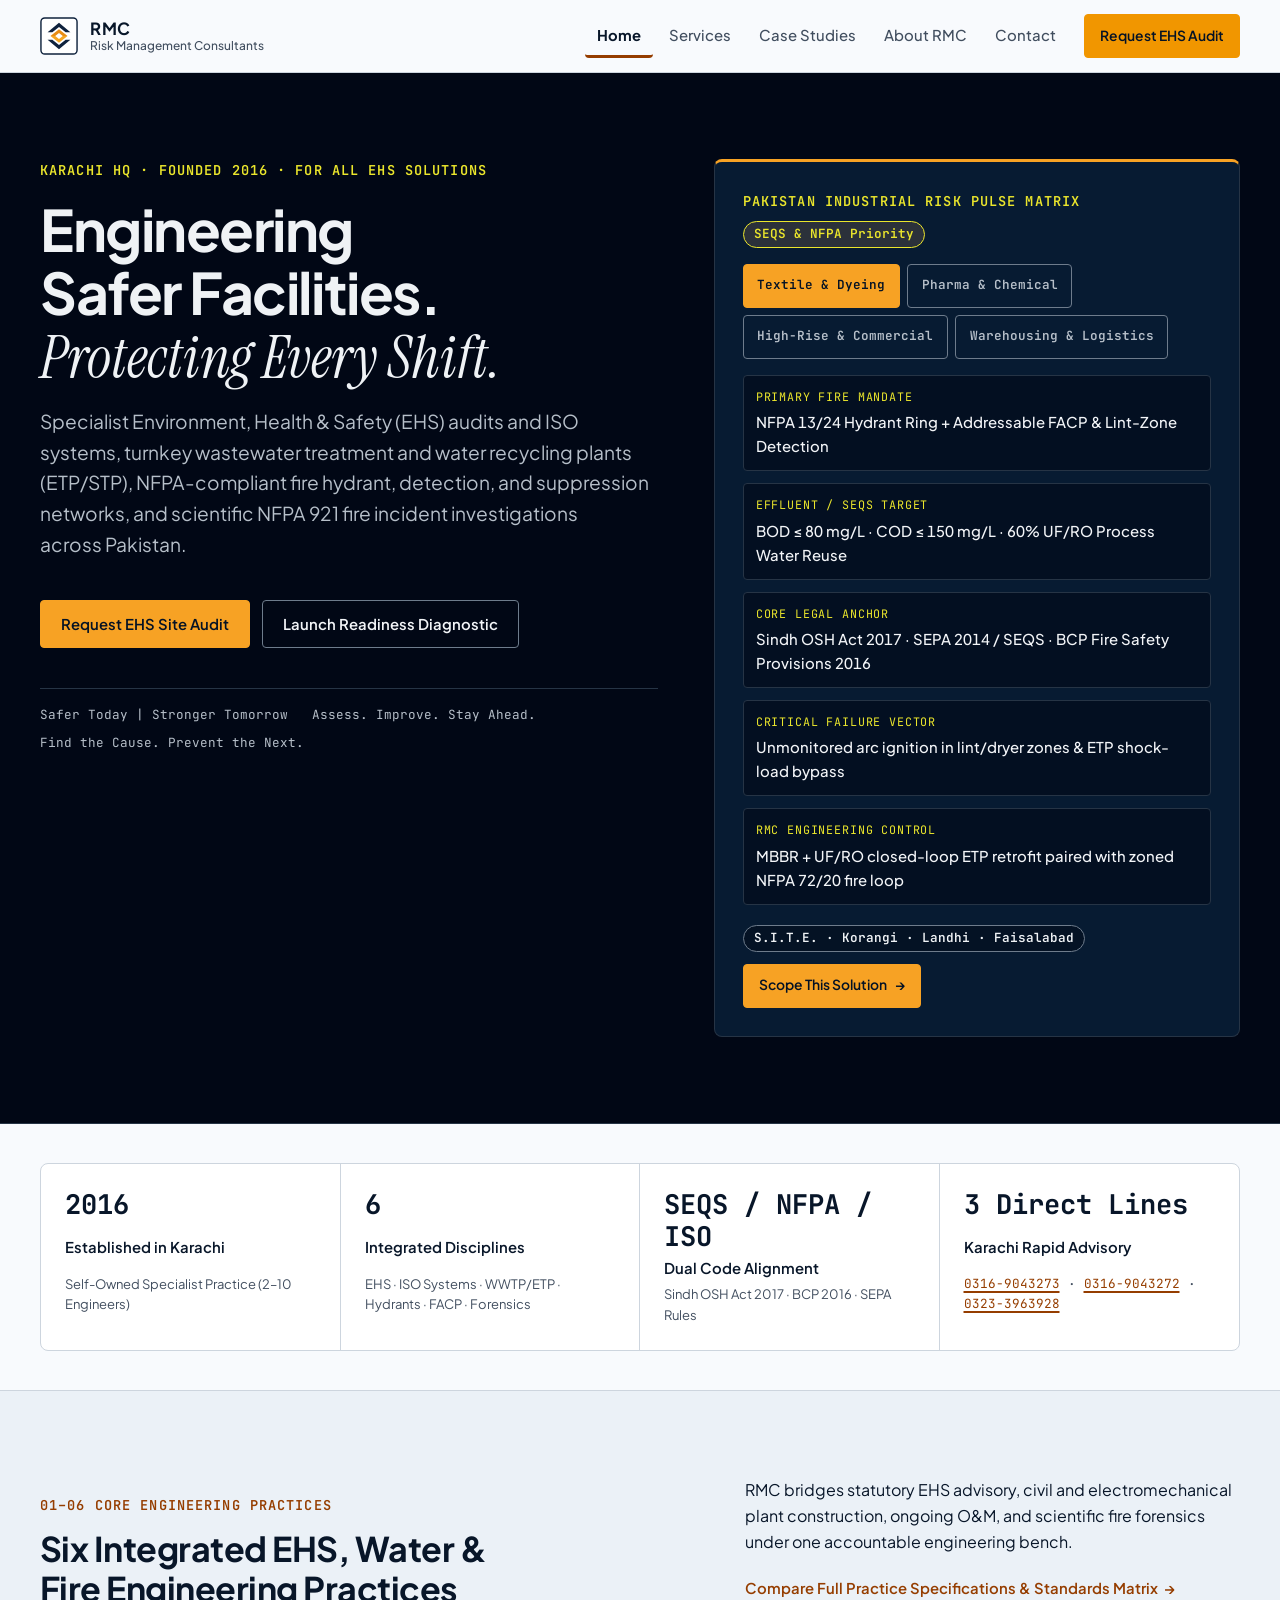
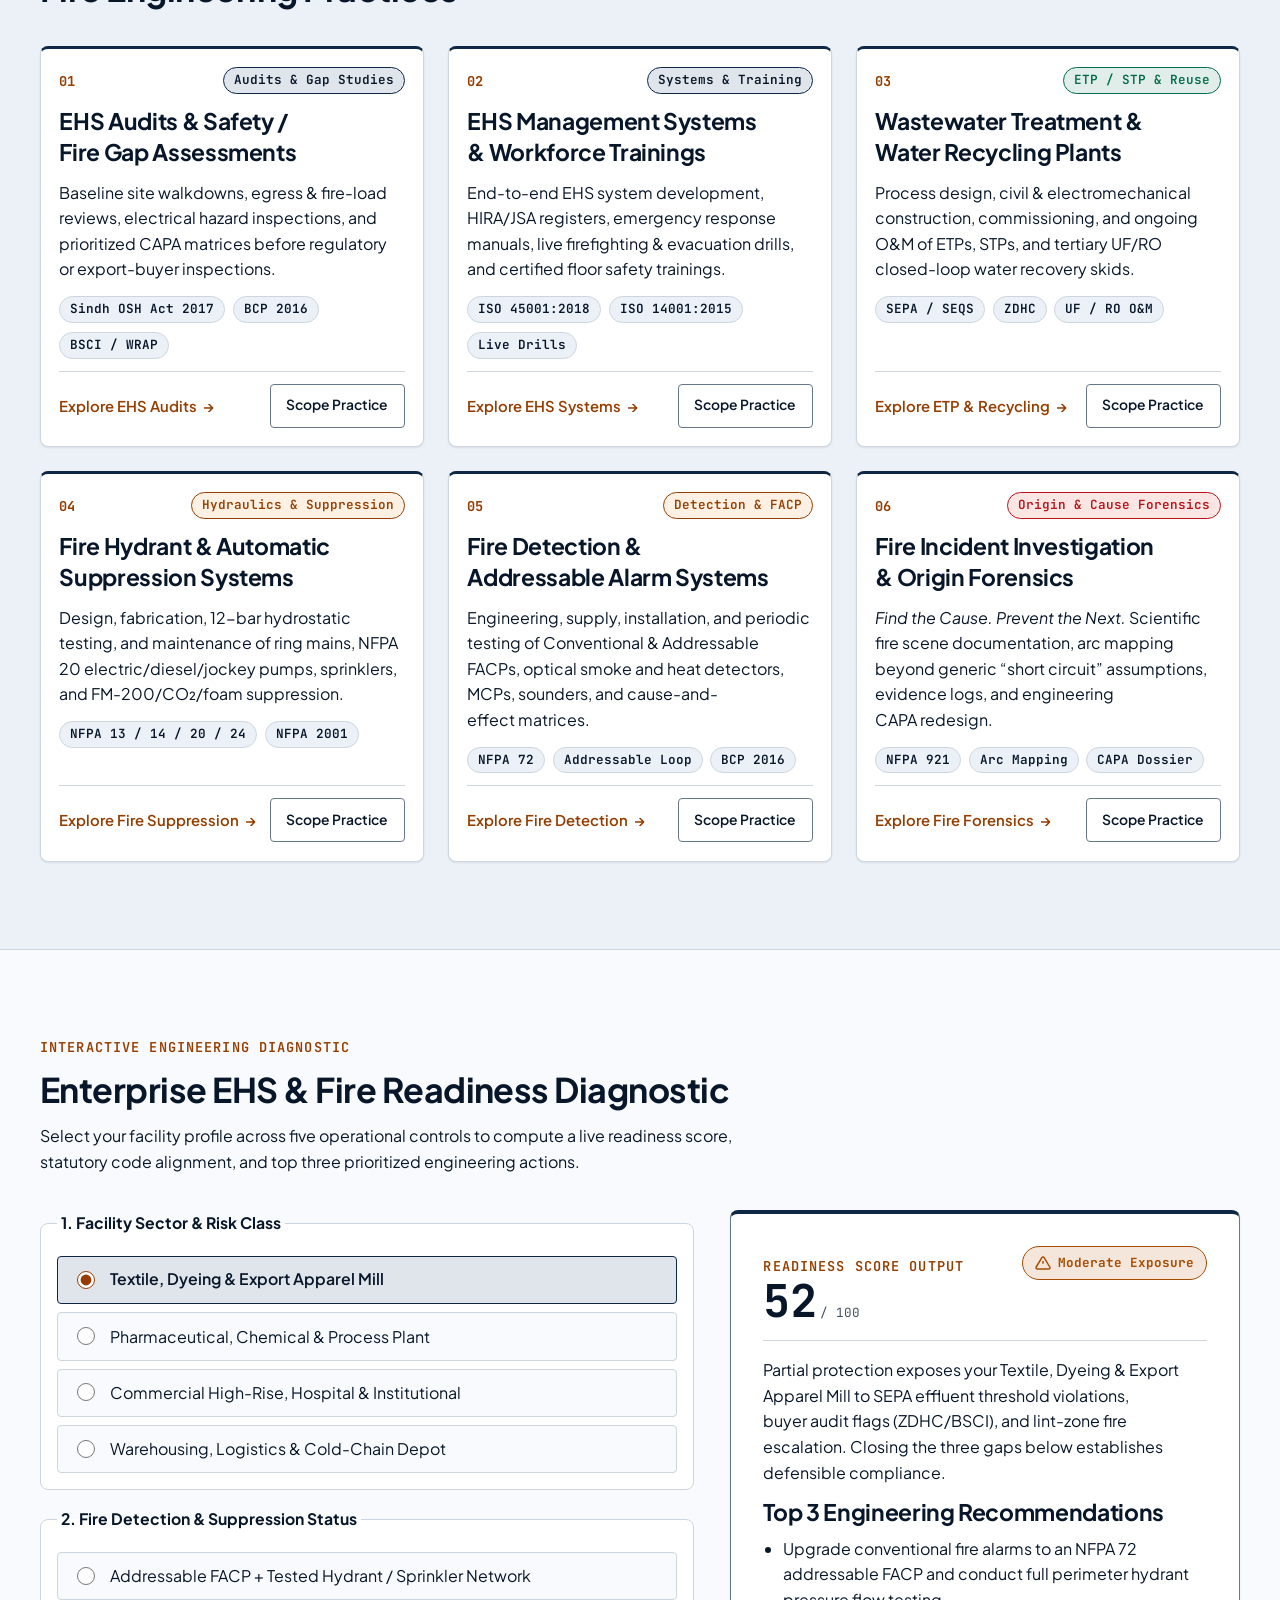
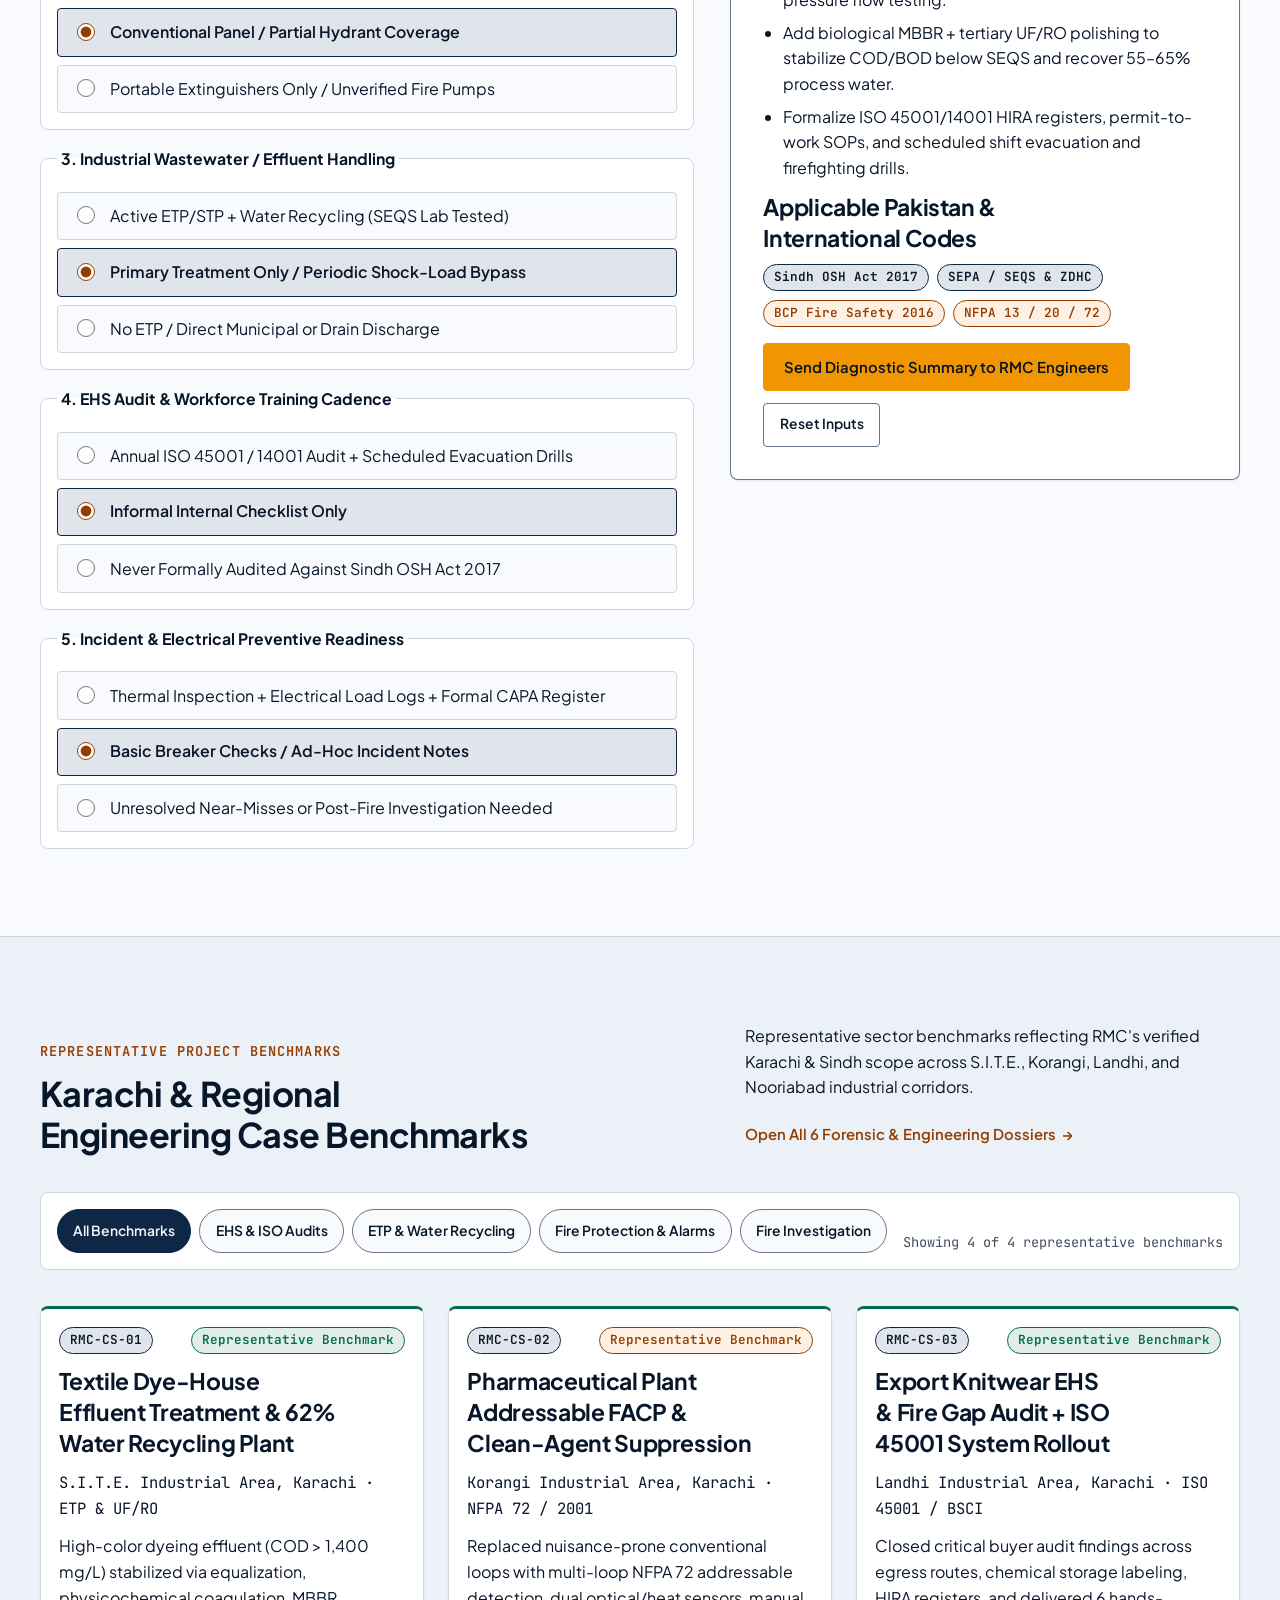
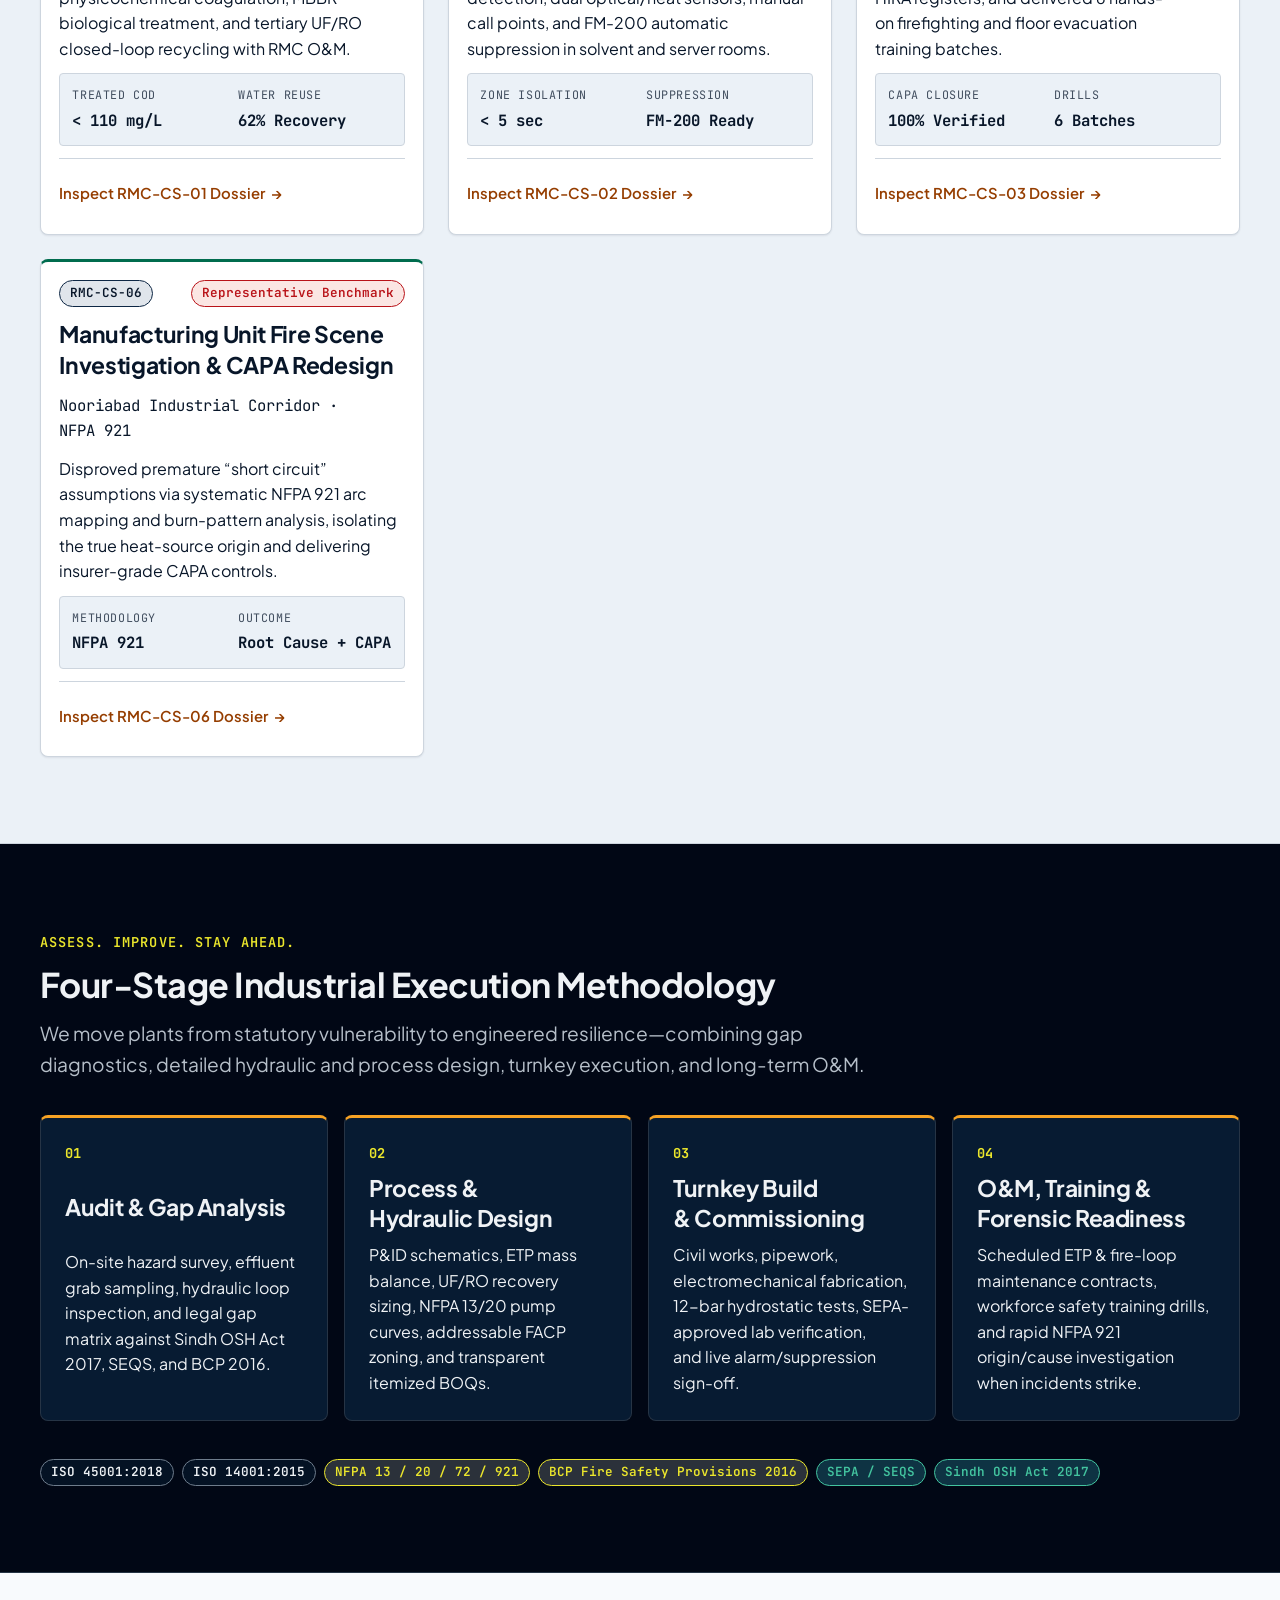
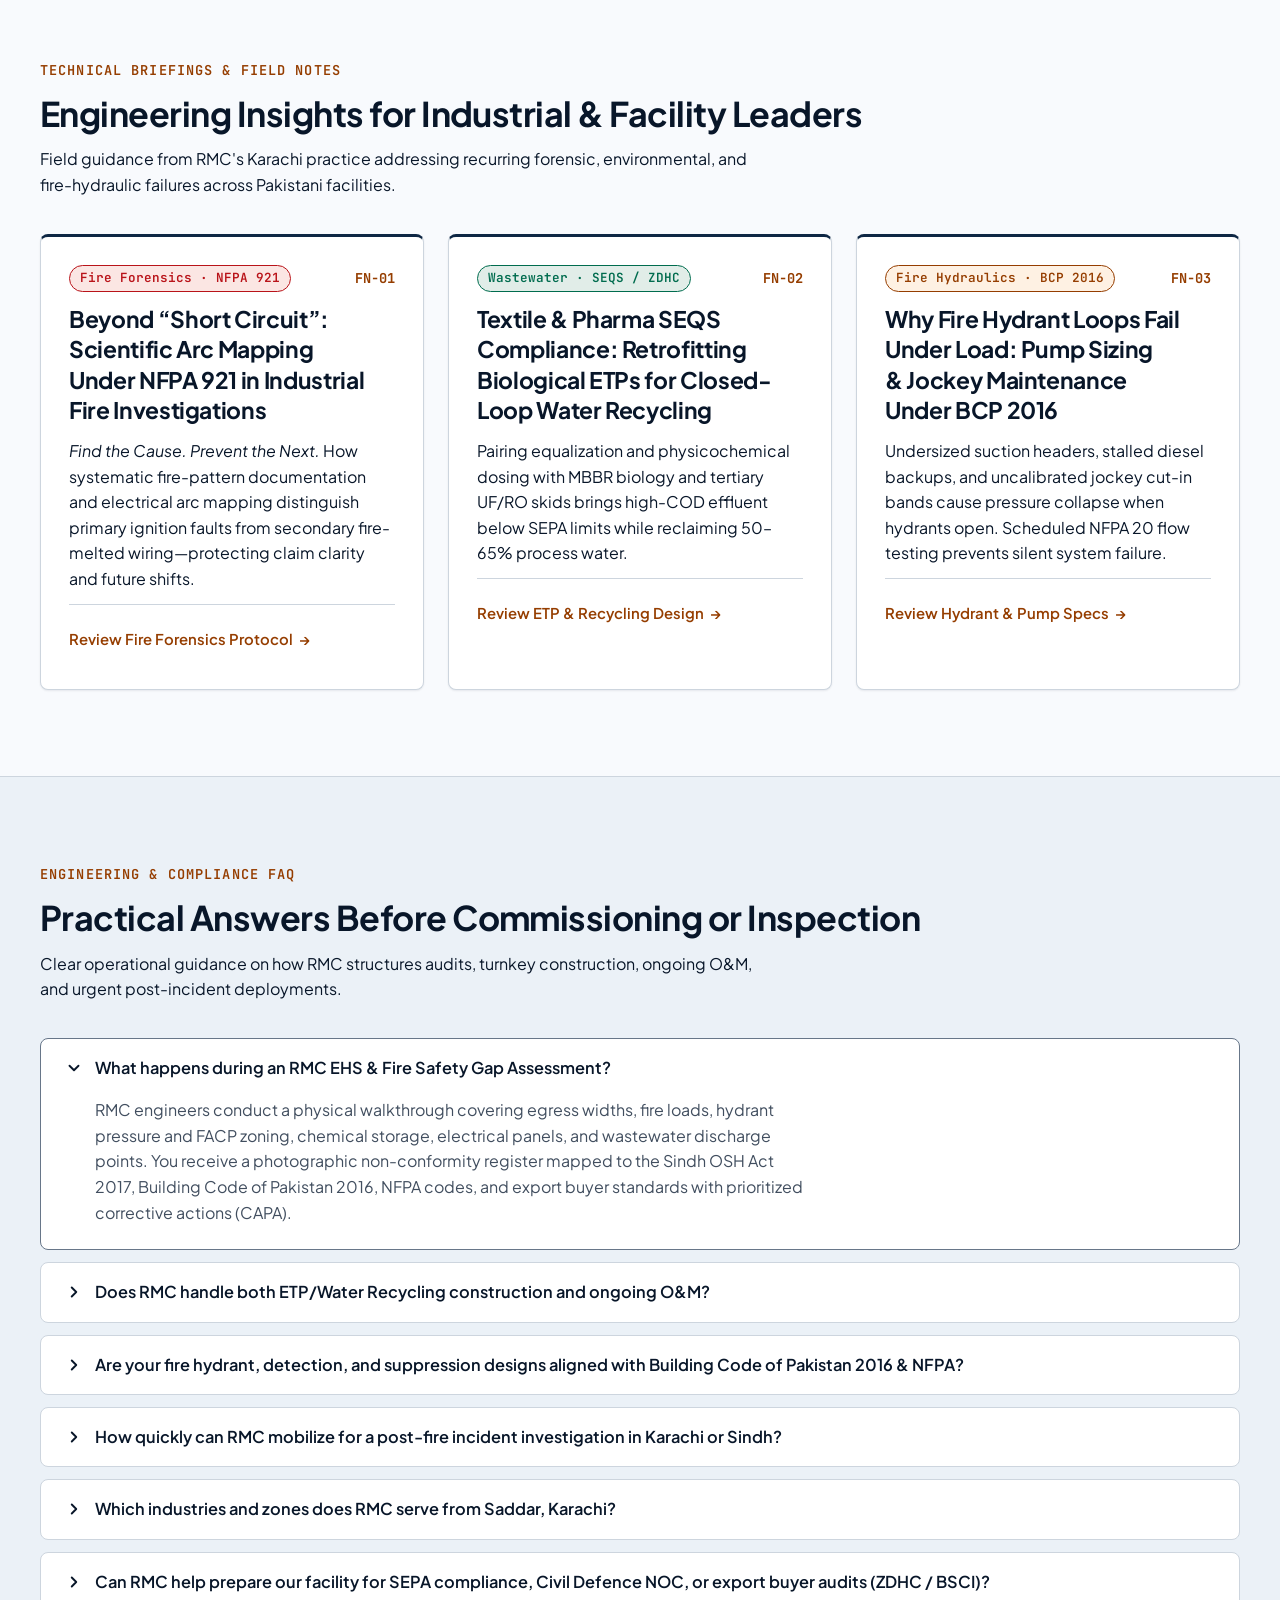
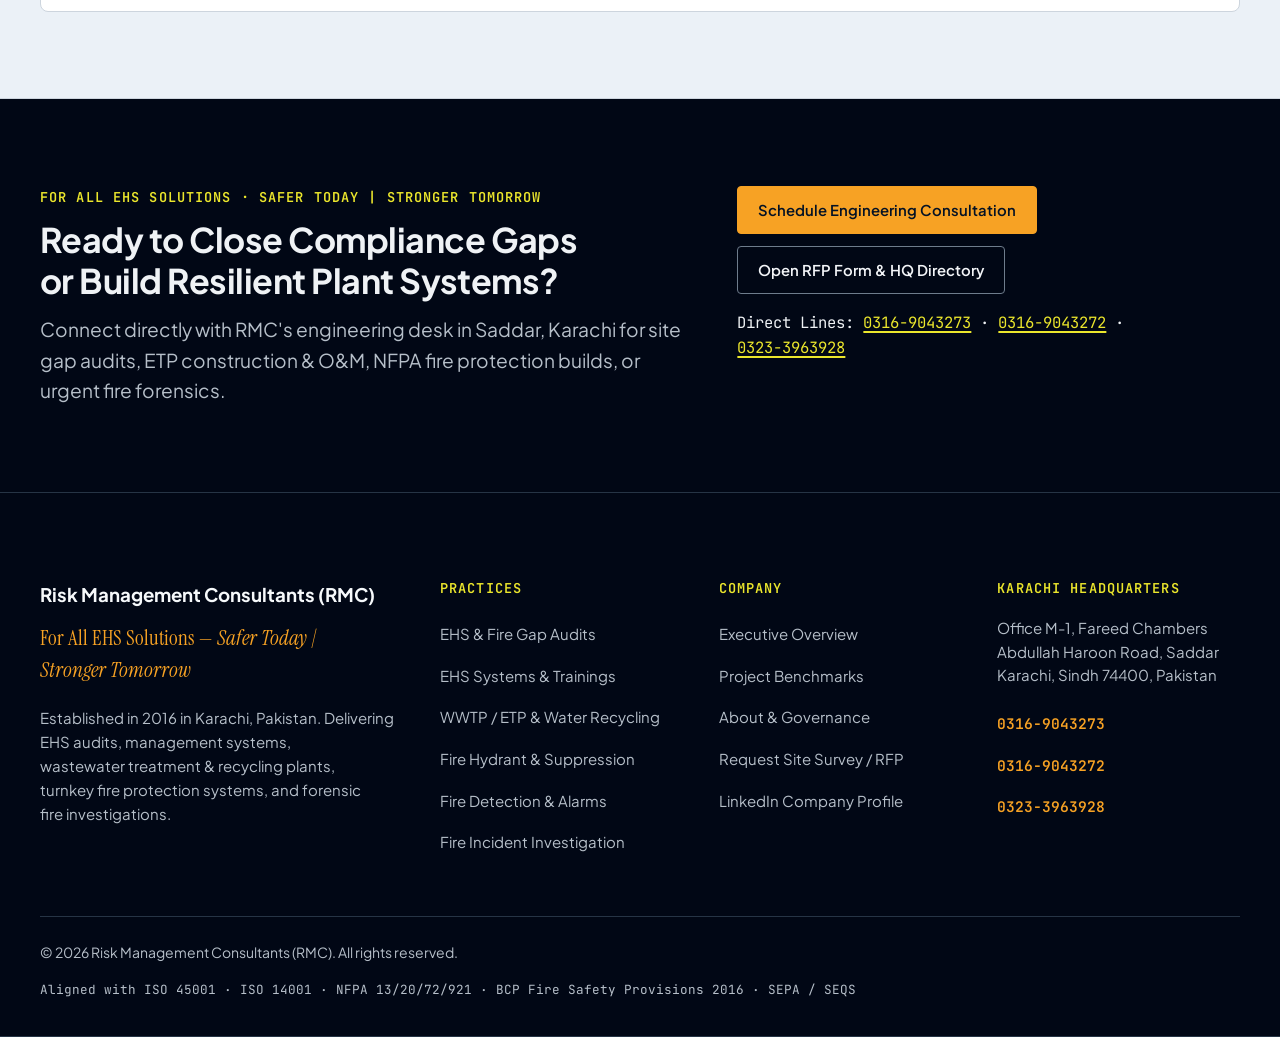
==== index.html @ 57f027bb "Initial release: Risk Management Consultants (RMC) multi-page website" ====
<!DOCTYPE html>
<html lang="en">
<head>
  <meta charset="utf-8">
  <meta name="viewport" content="width=device-width, initial-scale=1.0">
  <meta name="color-scheme" content="light dark">
  <title>For All EHS Solutions | Risk Management Consultants (RMC)</title>
  <meta name="description" content="Risk Management Consultants (RMC), Saddar Karachi (est. 2016): EHS audits, ISO 45001/14001 systems, wastewater treatment &amp; water recycling plants (ETP/STP), NFPA fire protection systems, and NFPA 921 fire forensics across Pakistan.">
  <link rel="icon" href="assets/favicon.svg" type="image/svg+xml">
  <link rel="preconnect" href="https://fonts.googleapis.com">
  <link rel="preconnect" href="https://fonts.gstatic.com" crossorigin>
  <link href="https://fonts.googleapis.com/css2?family=Instrument+Serif:ital@0;1&family=JetBrains+Mono:wght@400;500;600&family=Plus+Jakarta+Sans:wght@400;500;600;700&display=swap" rel="stylesheet">
  <link rel="expect" href="#main-content" blocking="render">
  <link rel="stylesheet" href="styles/main.css">
  <script type="module" src="scripts/main.js"></script>
  <script type="module" src="scripts/home.js"></script>
</head>
<body>
  <a class="skip-link" href="#main-content">Skip to main content</a>
  <div class="scroll-progress" aria-hidden="true"></div>

  <header class="site-header" id="site-header">
    <div class="header-inner container">
      <a class="site-logo" href="index.html" aria-label="Risk Management Consultants (RMC) — Home">
        <svg class="rmc-mark" width="38" height="38" viewBox="0 0 40 40" aria-hidden="true">
          <rect x="1" y="1" width="38" height="38" rx="4" fill="#FFFFFF" stroke="#0F223D" stroke-width="1.5"/>
          <!-- Interlocking Chevron-Diamond Emblem (Navy + Safety Amber/Gold) -->
          <polygon points="20,6 32,16 27,16 20,10.5 13,16 8,16" fill="#0F223D"/>
          <polygon points="20,13 29,20 24,20 20,16.8 16,20 11,20" fill="#E88D14"/>
          <polygon points="20,34 32,24 27,24 20,29.5 13,24 8,24" fill="#0F223D"/>
          <polygon points="20,27 29,20 24,20 20,23.2 16,20 11,20" fill="#F5A623"/>
        </svg>
        <span class="site-logo-text">
          <strong class="site-logo-abbr">RMC</strong>
          <span class="site-logo-sub">Risk Management Consultants</span>
        </span>
      </a>

      <nav class="site-nav" aria-label="Primary">
        <button
          class="menu-button"
          type="button"
          popovertarget="site-menu"
          popovertargetaction="toggle"
          aria-controls="site-menu"
        >
          <svg width="20" height="20" viewBox="0 0 24 24" fill="none" stroke="currentColor" stroke-width="2" aria-hidden="true">
            <line x1="3" y1="6" x2="21" y2="6"/>
            <line x1="3" y1="12" x2="21" y2="12"/>
            <line x1="3" y1="18" x2="21" y2="18"/>
          </svg>
          <span>Menu</span>
        </button>

        <ul id="site-menu" class="site-menu" popover="auto">
          <li><a href="index.html" aria-current="page">Home</a></li>
          <li><a href="services.html">Services</a></li>
          <li><a href="case-studies.html">Case Studies</a></li>
          <li><a href="about.html">About RMC</a></li>
          <li><a href="contact.html">Contact</a></li>
          <li class="site-menu-cta">
            <button
              type="button"
              class="btn btn--primary btn--sm"
              command="show-modal"
              commandfor="consultation-modal"
              data-open-consultation
            >
              Request EHS Audit
            </button>
          </li>
        </ul>
      </nav>
    </div>
  </header>

  <main id="main-content">
    <!-- Band 1: Executive Hero + Interactive Pakistan Industrial Risk Pulse Matrix -->
    <section class="band band--navy" aria-labelledby="hero-title">
      <div class="container hero-grid">
        <div class="stack-md">
          <p class="eyebrow">Karachi HQ · Founded 2016 · For All EHS Solutions</p>
          <h1 id="hero-title" class="display-title">
            Engineering Safer Facilities. <span class="serif-accent">Protecting Every Shift.</span>
          </h1>
          <p class="lead">
            Specialist Environment, Health &amp; Safety (EHS) audits and ISO systems, turnkey wastewater treatment and
            water recycling plants (ETP/STP), NFPA-compliant fire hydrant, detection, and suppression networks, and
            scientific NFPA 921 fire incident investigations across Pakistan.
          </p>
          <div class="hero-actions">
            <button
              type="button"
              class="btn btn--primary"
              command="show-modal"
              commandfor="consultation-modal"
              data-open-consultation
            >
              Request EHS Site Audit
            </button>
            <a class="btn btn--secondary" href="#risk-diagnostic">Launch Readiness Diagnostic</a>
          </div>
          <ul class="tagline-strip" aria-label="RMC Operating Mandates">
            <li>Safer Today | Stronger Tomorrow</li>
            <li>Assess. Improve. Stay Ahead.</li>
            <li>Find the Cause. Prevent the Next.</li>
          </ul>
        </div>

        <aside id="risk-pulse-matrix" class="pulse-matrix" aria-labelledby="pulse-matrix-title">
          <div class="pulse-header">
            <div>
              <p class="eyebrow" id="pulse-matrix-title">Pakistan Industrial Risk Pulse Matrix</p>
            </div>
            <span id="pulse-status-badge" class="badge badge--amber">SEQS &amp; NFPA Priority</span>
          </div>

          <div class="pulse-tabs" role="tablist" aria-label="Industrial sector risk profiles">
            <button
              type="button"
              class="pulse-tab"
              role="tab"
              id="pulse-tab-textile"
              aria-selected="true"
              data-sector="textile"
              tabindex="0"
            >
              Textile &amp; Dyeing
            </button>
            <button
              type="button"
              class="pulse-tab"
              role="tab"
              id="pulse-tab-pharma"
              aria-selected="false"
              data-sector="pharma"
              tabindex="-1"
            >
              Pharma &amp; Chemical
            </button>
            <button
              type="button"
              class="pulse-tab"
              role="tab"
              id="pulse-tab-highrise"
              aria-selected="false"
              data-sector="highrise"
              tabindex="-1"
            >
              High-Rise &amp; Commercial
            </button>
            <button
              type="button"
              class="pulse-tab"
              role="tab"
              id="pulse-tab-warehouse"
              aria-selected="false"
              data-sector="warehouse"
              tabindex="-1"
            >
              Warehousing &amp; Logistics
            </button>
          </div>

          <div id="risk-pulse-panel" class="pulse-panel" role="tabpanel" aria-labelledby="pulse-tab-textile" aria-live="polite">
            <dl class="pulse-grid">
              <div class="pulse-item">
                <dt class="pulse-label">Primary Fire Mandate</dt>
                <dd id="pulse-fire" class="pulse-value" data-pulse-field="fire">
                  NFPA 13/24 Hydrant Ring + Addressable FACP &amp; Lint-Zone Detection
                </dd>
              </div>
              <div class="pulse-item">
                <dt class="pulse-label">Effluent / SEQS Target</dt>
                <dd id="pulse-effluent" class="pulse-value" data-pulse-field="effluent">
                  BOD &le; 80 mg/L · COD &le; 150 mg/L · 60% UF/RO Process Water Reuse
                </dd>
              </div>
              <div class="pulse-item">
                <dt class="pulse-label">Core Legal Anchor</dt>
                <dd id="pulse-legal" class="pulse-value" data-pulse-field="legal">
                  Sindh OSH Act 2017 · SEPA 2014 / SEQS · BCP Fire Safety Provisions 2016
                </dd>
              </div>
              <div class="pulse-item">
                <dt class="pulse-label">Critical Failure Vector</dt>
                <dd id="pulse-vector" class="pulse-value" data-pulse-field="vector">
                  Unmonitored arc ignition in lint/dryer zones &amp; ETP shock-load bypass
                </dd>
              </div>
              <div class="pulse-item">
                <dt class="pulse-label">RMC Engineering Control</dt>
                <dd id="pulse-control" class="pulse-value" data-pulse-field="control">
                  MBBR + UF/RO closed-loop ETP retrofit paired with zoned NFPA 72/20 fire loop
                </dd>
              </div>
            </dl>

            <div class="pulse-footer">
              <span id="pulse-corridor" class="text-mono badge badge--navy" data-pulse-field="corridor">
                S.I.T.E. · Korangi · Landhi · Faisalabad
              </span>
              <button
                type="button"
                id="pulse-scope-cta"
                class="btn btn--primary btn--sm"
                command="show-modal"
                commandfor="consultation-modal"
                data-open-consultation
                data-service-prefill="wastewater"
                data-scope-prefill="Sector Focus: Textile &amp; Dyeing — ETP &amp; UF/RO Water Recycling + NFPA 13/24 Fire Ring &amp; Addressable FACP"
              >
                Scope This Solution <span aria-hidden="true">&rarr;</span>
              </button>
            </div>
          </div>
        </aside>
      </div>
    </section>

    <!-- Band 2: Institutional Proof & Telemetry Strip -->
    <section class="band band--surface band--compact" aria-label="Institutional Credentials">
      <div class="container">
        <div class="metric-strip">
          <div class="metric-item">
            <span class="metric-value">2016</span>
            <span class="metric-label">Established in Karachi</span>
            <span class="metric-note">Self-Owned Specialist Practice (2–10 Engineers)</span>
          </div>
          <div class="metric-item">
            <span class="metric-value">6</span>
            <span class="metric-label">Integrated Disciplines</span>
            <span class="metric-note">EHS · ISO Systems · WWTP/ETP · Hydrants · FACP · Forensics</span>
          </div>
          <div class="metric-item">
            <span class="metric-value">SEQS / NFPA / ISO</span>
            <span class="metric-label">Dual Code Alignment</span>
            <span class="metric-note">Sindh OSH Act 2017 · BCP 2016 · SEPA Rules</span>
          </div>
          <div class="metric-item">
            <span class="metric-value">3 Direct Lines</span>
            <span class="metric-label">Karachi Rapid Advisory</span>
            <span class="metric-note text-mono">
              <a href="tel:+923169043273">0316-9043273</a> ·
              <a href="tel:+923169043272">0316-9043272</a> ·
              <a href="tel:+923233963928">0323-3963928</a>
            </span>
          </div>
        </div>
      </div>
    </section>

    <!-- Band 3: 6 Core Practice Areas (CSS Subgrid + Container Queries) -->
    <section class="band band--tinted" aria-labelledby="practices-title">
      <div class="container">
        <div class="section-header--split">
          <div class="stack-sm">
            <p class="eyebrow">01–06 Core Engineering Practices</p>
            <h2 id="practices-title">Six Integrated EHS, Water &amp; Fire Engineering Practices</h2>
          </div>
          <div class="stack-sm">
            <p>
              RMC bridges statutory EHS advisory, civil and electromechanical plant construction, ongoing O&amp;M, and
              scientific fire forensics under one accountable engineering bench.
            </p>
            <div>
              <a class="card-link" href="services.html">Compare Full Practice Specifications &amp; Standards Matrix <span aria-hidden="true">&rarr;</span></a>
            </div>
          </div>
        </div>

        <div class="card-grid">
          <!-- Practice 01 -->
          <div class="card-shell">
            <article class="practice-card">
              <div class="card-top">
                <span class="index-num">01</span>
                <span class="badge badge--navy">Audits &amp; Gap Studies</span>
              </div>
              <h3>EHS Audits &amp; Safety / Fire Gap Assessments</h3>
              <div class="card-body">
                <p>
                  Baseline site walkdowns, egress &amp; fire-load reviews, electrical hazard inspections, and prioritized
                  CAPA matrices before regulatory or export-buyer inspections.
                </p>
                <ul class="tag-list" aria-label="Standards for EHS Audits">
                  <li><span class="badge">Sindh OSH Act 2017</span></li>
                  <li><span class="badge">BCP 2016</span></li>
                  <li><span class="badge">BSCI / WRAP</span></li>
                </ul>
              </div>
              <footer class="card-footer">
                <a class="card-link" href="services.html#ehs-audits">Explore EHS Audits <span aria-hidden="true">&rarr;</span></a>
                <button
                  type="button"
                  class="btn btn--ghost btn--sm"
                  command="show-modal"
                  commandfor="consultation-modal"
                  data-open-consultation
                  data-service-prefill="ehs-audits"
                >
                  Scope Practice
                </button>
              </footer>
            </article>
          </div>

          <!-- Practice 02 -->
          <div class="card-shell">
            <article class="practice-card">
              <div class="card-top">
                <span class="index-num">02</span>
                <span class="badge badge--navy">Systems &amp; Training</span>
              </div>
              <h3>EHS Management Systems &amp; Workforce Trainings</h3>
              <div class="card-body">
                <p>
                  End-to-end EHS system development, HIRA/JSA registers, emergency response manuals, live firefighting &amp;
                  evacuation drills, and certified floor safety trainings.
                </p>
                <ul class="tag-list" aria-label="Standards for EHS Management Systems">
                  <li><span class="badge">ISO 45001:2018</span></li>
                  <li><span class="badge">ISO 14001:2015</span></li>
                  <li><span class="badge">Live Drills</span></li>
                </ul>
              </div>
              <footer class="card-footer">
                <a class="card-link" href="services.html#ehs-systems-training">Explore EHS Systems <span aria-hidden="true">&rarr;</span></a>
                <button
                  type="button"
                  class="btn btn--ghost btn--sm"
                  command="show-modal"
                  commandfor="consultation-modal"
                  data-open-consultation
                  data-service-prefill="ehs-systems"
                >
                  Scope Practice
                </button>
              </footer>
            </article>
          </div>

          <!-- Practice 03 -->
          <div class="card-shell">
            <article class="practice-card">
              <div class="card-top">
                <span class="index-num">03</span>
                <span class="badge badge--teal">ETP / STP &amp; Reuse</span>
              </div>
              <h3>Wastewater Treatment &amp; Water Recycling Plants</h3>
              <div class="card-body">
                <p>
                  Process design, civil &amp; electromechanical construction, commissioning, and ongoing O&amp;M of ETPs,
                  STPs, and tertiary UF/RO closed-loop water recovery skids.
                </p>
                <ul class="tag-list" aria-label="Standards for Wastewater Treatment">
                  <li><span class="badge">SEPA / SEQS</span></li>
                  <li><span class="badge">ZDHC</span></li>
                  <li><span class="badge">UF / RO O&amp;M</span></li>
                </ul>
              </div>
              <footer class="card-footer">
                <a class="card-link" href="services.html#wastewater-recycling">Explore ETP &amp; Recycling <span aria-hidden="true">&rarr;</span></a>
                <button
                  type="button"
                  class="btn btn--ghost btn--sm"
                  command="show-modal"
                  commandfor="consultation-modal"
                  data-open-consultation
                  data-service-prefill="wastewater"
                >
                  Scope Practice
                </button>
              </footer>
            </article>
          </div>

          <!-- Practice 04 -->
          <div class="card-shell">
            <article class="practice-card">
              <div class="card-top">
                <span class="index-num">04</span>
                <span class="badge badge--amber">Hydraulics &amp; Suppression</span>
              </div>
              <h3>Fire Hydrant &amp; Automatic Suppression Systems</h3>
              <div class="card-body">
                <p>
                  Design, fabrication, 12-bar hydrostatic testing, and maintenance of ring mains, NFPA 20 electric/diesel/jockey
                  pumps, sprinklers, and FM-200/CO&#8322;/foam suppression.
                </p>
                <ul class="tag-list" aria-label="Standards for Fire Hydrant and Suppression">
                  <li><span class="badge">NFPA 13 / 14 / 20 / 24</span></li>
                  <li><span class="badge">NFPA 2001</span></li>
                </ul>
              </div>
              <footer class="card-footer">
                <a class="card-link" href="services.html#fire-hydrant-suppression">Explore Fire Suppression <span aria-hidden="true">&rarr;</span></a>
                <button
                  type="button"
                  class="btn btn--ghost btn--sm"
                  command="show-modal"
                  commandfor="consultation-modal"
                  data-open-consultation
                  data-service-prefill="fire-suppression"
                >
                  Scope Practice
                </button>
              </footer>
            </article>
          </div>

          <!-- Practice 05 -->
          <div class="card-shell">
            <article class="practice-card">
              <div class="card-top">
                <span class="index-num">05</span>
                <span class="badge badge--amber">Detection &amp; FACP</span>
              </div>
              <h3>Fire Detection &amp; Addressable Alarm Systems</h3>
              <div class="card-body">
                <p>
                  Engineering, supply, installation, and periodic testing of Conventional &amp; Addressable FACPs, optical
                  smoke and heat detectors, MCPs, sounders, and cause-and-effect matrices.
                </p>
                <ul class="tag-list" aria-label="Standards for Fire Detection">
                  <li><span class="badge">NFPA 72</span></li>
                  <li><span class="badge">Addressable Loop</span></li>
                  <li><span class="badge">BCP 2016</span></li>
                </ul>
              </div>
              <footer class="card-footer">
                <a class="card-link" href="services.html#fire-detection-alarm">Explore Fire Detection <span aria-hidden="true">&rarr;</span></a>
                <button
                  type="button"
                  class="btn btn--ghost btn--sm"
                  command="show-modal"
                  commandfor="consultation-modal"
                  data-open-consultation
                  data-service-prefill="fire-detection"
                >
                  Scope Practice
                </button>
              </footer>
            </article>
          </div>

          <!-- Practice 06 -->
          <div class="card-shell">
            <article class="practice-card">
              <div class="card-top">
                <span class="index-num">06</span>
                <span class="badge badge--danger">Origin &amp; Cause Forensics</span>
              </div>
              <h3>Fire Incident Investigation &amp; Origin Forensics</h3>
              <div class="card-body">
                <p>
                  <em>Find the Cause. Prevent the Next.</em> Scientific fire scene documentation, arc mapping beyond generic
                  &ldquo;short circuit&rdquo; assumptions, evidence logs, and engineering CAPA redesign.
                </p>
                <ul class="tag-list" aria-label="Standards for Fire Forensics">
                  <li><span class="badge">NFPA 921</span></li>
                  <li><span class="badge">Arc Mapping</span></li>
                  <li><span class="badge">CAPA Dossier</span></li>
                </ul>
              </div>
              <footer class="card-footer">
                <a class="card-link" href="services.html#fire-investigation">Explore Fire Forensics <span aria-hidden="true">&rarr;</span></a>
                <button
                  type="button"
                  class="btn btn--ghost btn--sm"
                  command="show-modal"
                  commandfor="consultation-modal"
                  data-open-consultation
                  data-service-prefill="fire-investigation"
                >
                  Scope Practice
                </button>
              </footer>
            </article>
          </div>
        </div>
      </div>
    </section>

    <!-- Band 4: Interactive Enterprise EHS & Fire Readiness Diagnostic -->
    <section class="band band--surface" aria-labelledby="diagnostic-title">
      <div class="container">
        <div class="section-header">
          <p class="eyebrow">Interactive Engineering Diagnostic</p>
          <h2 id="diagnostic-title">Enterprise EHS &amp; Fire Readiness Diagnostic</h2>
          <p>
            Select your facility profile across five operational controls to compute a live readiness score, statutory code
            alignment, and top three prioritized engineering actions.
          </p>
        </div>

        <div id="risk-diagnostic" class="diagnostic-panel">
          <form id="risk-diagnostic-form" class="diagnostic-form" aria-labelledby="diagnostic-title">
            <fieldset class="diagnostic-fieldset">
              <legend>1. Facility Sector &amp; Risk Class</legend>
              <div class="choice-list">
                <label class="choice-option" for="diag-sector-textile">
                  <input type="radio" id="diag-sector-textile" name="sector" value="textile" checked>
                  <span>Textile, Dyeing &amp; Export Apparel Mill</span>
                </label>
                <label class="choice-option" for="diag-sector-pharma">
                  <input type="radio" id="diag-sector-pharma" name="sector" value="pharma">
                  <span>Pharmaceutical, Chemical &amp; Process Plant</span>
                </label>
                <label class="choice-option" for="diag-sector-commercial">
                  <input type="radio" id="diag-sector-commercial" name="sector" value="commercial">
                  <span>Commercial High-Rise, Hospital &amp; Institutional</span>
                </label>
                <label class="choice-option" for="diag-sector-warehouse">
                  <input type="radio" id="diag-sector-warehouse" name="sector" value="warehouse">
                  <span>Warehousing, Logistics &amp; Cold-Chain Depot</span>
                </label>
              </div>
            </fieldset>

            <fieldset class="diagnostic-fieldset">
              <legend>2. Fire Detection &amp; Suppression Status</legend>
              <div class="choice-list">
                <label class="choice-option" for="diag-fire-full">
                  <input type="radio" id="diag-fire-full" name="fire" value="full" data-points="30">
                  <span>Addressable FACP + Tested Hydrant / Sprinkler Network</span>
                </label>
                <label class="choice-option" for="diag-fire-partial">
                  <input type="radio" id="diag-fire-partial" name="fire" value="partial" data-points="16" checked>
                  <span>Conventional Panel / Partial Hydrant Coverage</span>
                </label>
                <label class="choice-option" for="diag-fire-minimal">
                  <input type="radio" id="diag-fire-minimal" name="fire" value="minimal" data-points="0">
                  <span>Portable Extinguishers Only / Unverified Fire Pumps</span>
                </label>
              </div>
            </fieldset>

            <fieldset class="diagnostic-fieldset">
              <legend>3. Industrial Wastewater / Effluent Handling</legend>
              <div class="choice-list">
                <label class="choice-option" for="diag-ww-full">
                  <input type="radio" id="diag-ww-full" name="wastewater" value="full" data-points="25">
                  <span>Active ETP/STP + Water Recycling (SEQS Lab Tested)</span>
                </label>
                <label class="choice-option" for="diag-ww-partial">
                  <input type="radio" id="diag-ww-partial" name="wastewater" value="partial" data-points="13" checked>
                  <span>Primary Treatment Only / Periodic Shock-Load Bypass</span>
                </label>
                <label class="choice-option" for="diag-ww-none">
                  <input type="radio" id="diag-ww-none" name="wastewater" value="none" data-points="0">
                  <span>No ETP / Direct Municipal or Drain Discharge</span>
                </label>
              </div>
            </fieldset>

            <fieldset class="diagnostic-fieldset">
              <legend>4. EHS Audit &amp; Workforce Training Cadence</legend>
              <div class="choice-list">
                <label class="choice-option" for="diag-ehs-full">
                  <input type="radio" id="diag-ehs-full" name="ehs" value="full" data-points="25">
                  <span>Annual ISO 45001 / 14001 Audit + Scheduled Evacuation Drills</span>
                </label>
                <label class="choice-option" for="diag-ehs-partial">
                  <input type="radio" id="diag-ehs-partial" name="ehs" value="partial" data-points="13" checked>
                  <span>Informal Internal Checklist Only</span>
                </label>
                <label class="choice-option" for="diag-ehs-none">
                  <input type="radio" id="diag-ehs-none" name="ehs" value="none" data-points="0">
                  <span>Never Formally Audited Against Sindh OSH Act 2017</span>
                </label>
              </div>
            </fieldset>

            <fieldset class="diagnostic-fieldset">
              <legend>5. Incident &amp; Electrical Preventive Readiness</legend>
              <div class="choice-list">
                <label class="choice-option" for="diag-for-full">
                  <input type="radio" id="diag-for-full" name="forensics" value="full" data-points="20">
                  <span>Thermal Inspection + Electrical Load Logs + Formal CAPA Register</span>
                </label>
                <label class="choice-option" for="diag-for-partial">
                  <input type="radio" id="diag-for-partial" name="forensics" value="partial" data-points="10" checked>
                  <span>Basic Breaker Checks / Ad-Hoc Incident Notes</span>
                </label>
                <label class="choice-option" for="diag-for-critical">
                  <input type="radio" id="diag-for-critical" name="forensics" value="critical" data-points="0">
                  <span>Unresolved Near-Misses or Post-Fire Investigation Needed</span>
                </label>
              </div>
            </fieldset>
          </form>

          <aside class="diagnostic-output" aria-labelledby="diagnostic-output-heading">
            <div class="diagnostic-score-box">
              <div>
                <p class="eyebrow" id="diagnostic-output-heading">Readiness Score Output</p>
                <p>
                  <output id="diagnostic-score" class="diagnostic-score" form="risk-diagnostic-form" aria-live="polite">52</output>
                  <span class="metric-note text-mono">/ 100</span>
                </p>
              </div>
              <span id="diagnostic-tier" class="diagnostic-tier" data-tier="moderate">
                <svg width="16" height="16" viewBox="0 0 24 24" fill="none" stroke="currentColor" stroke-width="2.2" aria-hidden="true">
                  <path d="M12 9v4m0 4h.01M10.29 3.86 1.82 18a2 2 0 0 0 1.71 3h16.94a2 2 0 0 0 1.71-3L13.71 3.86a2 2 0 0 0-3.42 0Z"/>
                </svg>
                <span id="diagnostic-tier-label">Moderate Exposure</span>
              </span>
            </div>

            <div class="stack-sm">
              <p id="diagnostic-summary">
                Partial protection exposes your textile plant to SEPA effluent threshold violations, buyer audit findings,
                and slow fire-zone isolation during peak shift loads.
              </p>

              <div class="diagnostic-recs">
                <h3>Top 3 Engineering Recommendations</h3>
                <ul id="diagnostic-recommendations">
                  <li>Upgrade conventional fire alarms to an NFPA 72 addressable FACP and commission perimeter hydrant pressure tests.</li>
                  <li>Add biological MBBR + tertiary UF/RO polishing to stabilize COD/BOD below SEQS and recover 55–65% process water.</li>
                  <li>Execute a Sindh OSH Act 2017 &amp; BCP 2016 gap audit with documented HIRA registers and shift evacuation drills.</li>
                </ul>
              </div>

              <div class="diagnostic-codes">
                <h3>Applicable Pakistan &amp; International Codes</h3>
                <ul id="diagnostic-codes-list" class="tag-list">
                  <li><span class="badge badge--navy">Sindh OSH Act 2017</span></li>
                  <li><span class="badge badge--navy">SEPA / SEQS &amp; ZDHC</span></li>
                  <li><span class="badge badge--amber">BCP Fire Safety 2016</span></li>
                  <li><span class="badge badge--amber">NFPA 13 / 20 / 72</span></li>
                </ul>
              </div>
            </div>

            <div class="btn-group">
              <button
                type="button"
                id="diagnostic-send-btn"
                class="btn btn--primary"
                command="show-modal"
                commandfor="consultation-modal"
                data-open-consultation
                data-service-prefill="ehs-audits"
                data-scope-prefill="Diagnostic Score: 52/100 (Moderate Exposure) | Sector: Textile, Dyeing &amp; Export Apparel Mill | Priorities: Addressable FACP + Hydrant Testing, ETP UF/RO Water Recycling, Sindh OSH Act 2017 Gap Audit."
              >
                Send Diagnostic Summary to RMC Engineers
              </button>
              <button type="reset" form="risk-diagnostic-form" id="diagnostic-reset-btn" class="btn btn--ghost btn--sm">
                Reset Inputs
              </button>
            </div>
          </aside>
        </div>
      </div>
    </section>

    <!-- Band 5: Filterable Project Benchmarks (:has() Pure CSS Filter + Live Count) -->
    <section class="band band--tinted filter-section" aria-labelledby="benchmarks-title">
      <div class="container">
        <div class="section-header--split">
          <div class="stack-sm">
            <p class="eyebrow">Representative Project Benchmarks</p>
            <h2 id="benchmarks-title">Karachi &amp; Regional Engineering Case Benchmarks</h2>
          </div>
          <div class="stack-sm">
            <p>
              Representative sector benchmarks reflecting RMC&apos;s verified Karachi &amp; Sindh scope across S.I.T.E.,
              Korangi, Landhi, and Nooriabad industrial corridors.
            </p>
            <div>
              <a class="card-link" href="case-studies.html">Open All 6 Forensic &amp; Engineering Dossiers <span aria-hidden="true">&rarr;</span></a>
            </div>
          </div>
        </div>

        <div class="filter-bar">
          <fieldset class="filter-pills">
            <legend class="visually-hidden">Filter representative benchmarks by practice area</legend>
            <input class="visually-hidden" type="radio" id="filter-all" name="home-benchmark-filter" value="all" checked>
            <label class="filter-pill" for="filter-all">All Benchmarks</label>

            <input class="visually-hidden" type="radio" id="filter-ehs" name="home-benchmark-filter" value="ehs">
            <label class="filter-pill" for="filter-ehs">EHS &amp; ISO Audits</label>

            <input class="visually-hidden" type="radio" id="filter-etp" name="home-benchmark-filter" value="etp">
            <label class="filter-pill" for="filter-etp">ETP &amp; Water Recycling</label>

            <input class="visually-hidden" type="radio" id="filter-fire" name="home-benchmark-filter" value="fire">
            <label class="filter-pill" for="filter-fire">Fire Protection &amp; Alarms</label>

            <input class="visually-hidden" type="radio" id="filter-forensics" name="home-benchmark-filter" value="forensics">
            <label class="filter-pill" for="filter-forensics">Fire Investigation</label>
          </fieldset>

          <p id="home-filter-count" class="filter-status" aria-live="polite">Showing 4 of 4 representative benchmarks</p>
        </div>

        <div id="home-benchmark-grid" class="card-grid">
          <!-- Benchmark 1: ETP -->
          <div class="card-shell">
            <article class="case-card" data-category="etp">
              <div class="card-top">
                <span class="badge badge--navy">RMC-CS-01</span>
                <span class="badge badge--teal">Representative Benchmark</span>
              </div>
              <h3>Textile Dye-House Effluent Treatment &amp; 62% Water Recycling Plant</h3>
              <div class="card-body">
                <p class="text-mono">S.I.T.E. Industrial Area, Karachi · ETP &amp; UF/RO</p>
                <p>
                  High-color dyeing effluent (COD &gt; 1,400 mg/L) stabilized via equalization, physicochemical coagulation,
                  MBBR biological treatment, and tertiary UF/RO closed-loop recycling with RMC O&amp;M.
                </p>
                <dl class="case-metrics">
                  <div class="case-metric-item">
                    <dt class="case-metric-label">Treated COD</dt>
                    <dd class="case-metric-val">&lt; 110 mg/L</dd>
                  </div>
                  <div class="case-metric-item">
                    <dt class="case-metric-label">Water Reuse</dt>
                    <dd class="case-metric-val">62% Recovery</dd>
                  </div>
                </dl>
              </div>
              <footer class="card-footer">
                <a class="card-link" href="case-studies.html#RMC-CS-01">Inspect RMC-CS-01 Dossier <span aria-hidden="true">&rarr;</span></a>
              </footer>
            </article>
          </div>

          <!-- Benchmark 2: Fire Protection & Alarms -->
          <div class="card-shell">
            <article class="case-card" data-category="fire">
              <div class="card-top">
                <span class="badge badge--navy">RMC-CS-02</span>
                <span class="badge badge--amber">Representative Benchmark</span>
              </div>
              <h3>Pharmaceutical Plant Addressable FACP &amp; Clean-Agent Suppression</h3>
              <div class="card-body">
                <p class="text-mono">Korangi Industrial Area, Karachi · NFPA 72 / 2001</p>
                <p>
                  Replaced nuisance-prone conventional loops with multi-loop NFPA 72 addressable detection, dual optical/heat
                  sensors, manual call points, and FM-200 automatic suppression in solvent and server rooms.
                </p>
                <dl class="case-metrics">
                  <div class="case-metric-item">
                    <dt class="case-metric-label">Zone Isolation</dt>
                    <dd class="case-metric-val">&lt; 5 sec</dd>
                  </div>
                  <div class="case-metric-item">
                    <dt class="case-metric-label">Suppression</dt>
                    <dd class="case-metric-val">FM-200 Ready</dd>
                  </div>
                </dl>
              </div>
              <footer class="card-footer">
                <a class="card-link" href="case-studies.html#RMC-CS-02">Inspect RMC-CS-02 Dossier <span aria-hidden="true">&rarr;</span></a>
              </footer>
            </article>
          </div>

          <!-- Benchmark 3: EHS & ISO Audits -->
          <div class="card-shell">
            <article class="case-card" data-category="ehs">
              <div class="card-top">
                <span class="badge badge--navy">RMC-CS-03</span>
                <span class="badge badge--teal">Representative Benchmark</span>
              </div>
              <h3>Export Knitwear EHS &amp; Fire Gap Audit + ISO 45001 System Rollout</h3>
              <div class="card-body">
                <p class="text-mono">Landhi Industrial Area, Karachi · ISO 45001 / BSCI</p>
                <p>
                  Closed critical buyer audit findings across egress routes, chemical storage labeling, HIRA registers, and
                  delivered 6 hands-on firefighting and floor evacuation training batches.
                </p>
                <dl class="case-metrics">
                  <div class="case-metric-item">
                    <dt class="case-metric-label">CAPA Closure</dt>
                    <dd class="case-metric-val">100% Verified</dd>
                  </div>
                  <div class="case-metric-item">
                    <dt class="case-metric-label">Drills</dt>
                    <dd class="case-metric-val">6 Batches</dd>
                  </div>
                </dl>
              </div>
              <footer class="card-footer">
                <a class="card-link" href="case-studies.html#RMC-CS-03">Inspect RMC-CS-03 Dossier <span aria-hidden="true">&rarr;</span></a>
              </footer>
            </article>
          </div>

          <!-- Benchmark 4: Fire Investigation -->
          <div class="card-shell">
            <article class="case-card" data-category="forensics">
              <div class="card-top">
                <span class="badge badge--navy">RMC-CS-06</span>
                <span class="badge badge--danger">Representative Benchmark</span>
              </div>
              <h3>Manufacturing Unit Fire Scene Investigation &amp; CAPA Redesign</h3>
              <div class="card-body">
                <p class="text-mono">Nooriabad Industrial Corridor · NFPA 921</p>
                <p>
                  Disproved premature &ldquo;short circuit&rdquo; assumptions via systematic NFPA 921 arc mapping and burn-pattern
                  analysis, isolating the true heat-source origin and delivering insurer-grade CAPA controls.
                </p>
                <dl class="case-metrics">
                  <div class="case-metric-item">
                    <dt class="case-metric-label">Methodology</dt>
                    <dd class="case-metric-val">NFPA 921</dd>
                  </div>
                  <div class="case-metric-item">
                    <dt class="case-metric-label">Outcome</dt>
                    <dd class="case-metric-val">Root Cause + CAPA</dd>
                  </div>
                </dl>
              </div>
              <footer class="card-footer">
                <a class="card-link" href="case-studies.html#RMC-CS-06">Inspect RMC-CS-06 Dossier <span aria-hidden="true">&rarr;</span></a>
              </footer>
            </article>
          </div>
        </div>
      </div>
    </section>

    <!-- Band 6: 4-Stage Engineering Methodology & Code Standards -->
    <section class="band band--navy" aria-labelledby="methodology-title">
      <div class="container">
        <div class="section-header">
          <p class="eyebrow">Assess. Improve. Stay Ahead.</p>
          <h2 id="methodology-title">Four-Stage Industrial Execution Methodology</h2>
          <p class="lead">
            We move plants from statutory vulnerability to engineered resilience—combining gap diagnostics, detailed
            hydraulic and process design, turnkey execution, and long-term O&amp;M.
          </p>
        </div>

        <ol class="methodology-steps scroll-reveal">
          <li class="step-card">
            <span class="index-num">01</span>
            <h3>Audit &amp; Gap Analysis</h3>
            <p>
              On-site hazard survey, effluent grab sampling, hydraulic loop inspection, and legal gap matrix against Sindh
              OSH Act 2017, SEQS, and BCP 2016.
            </p>
          </li>
          <li class="step-card">
            <span class="index-num">02</span>
            <h3>Process &amp; Hydraulic Design</h3>
            <p>
              P&amp;ID schematics, ETP mass balance, UF/RO recovery sizing, NFPA 13/20 pump curves, addressable FACP zoning,
              and transparent itemized BOQs.
            </p>
          </li>
          <li class="step-card">
            <span class="index-num">03</span>
            <h3>Turnkey Build &amp; Commissioning</h3>
            <p>
              Civil works, pipework, electromechanical fabrication, 12-bar hydrostatic tests, SEPA-approved lab verification,
              and live alarm/suppression sign-off.
            </p>
          </li>
          <li class="step-card">
            <span class="index-num">04</span>
            <h3>O&amp;M, Training &amp; Forensic Readiness</h3>
            <p>
              Scheduled ETP &amp; fire-loop maintenance contracts, workforce safety training drills, and rapid NFPA 921
              origin/cause investigation when incidents strike.
            </p>
          </li>
        </ol>

        <ul class="standards-strip" aria-label="Aligned Codes and Standards">
          <li><span class="badge badge--navy">ISO 45001:2018</span></li>
          <li><span class="badge badge--navy">ISO 14001:2015</span></li>
          <li><span class="badge badge--amber">NFPA 13 / 20 / 72 / 921</span></li>
          <li><span class="badge badge--amber">BCP Fire Safety Provisions 2016</span></li>
          <li><span class="badge badge--teal">SEPA / SEQS</span></li>
          <li><span class="badge badge--teal">Sindh OSH Act 2017</span></li>
        </ul>
      </div>
    </section>

    <!-- Band 7: Technical Briefings & Field Notes -->
    <section class="band band--surface" aria-labelledby="briefings-title">
      <div class="container">
        <div class="section-header">
          <p class="eyebrow">Technical Briefings &amp; Field Notes</p>
          <h2 id="briefings-title">Engineering Insights for Industrial &amp; Facility Leaders</h2>
          <p>
            Field guidance from RMC&apos;s Karachi practice addressing recurring forensic, environmental, and fire-hydraulic
            failures across Pakistani facilities.
          </p>
        </div>

        <div class="grid-3 scroll-reveal">
          <article class="briefing-card stack-sm">
            <div class="card-top">
              <span class="badge badge--danger">Fire Forensics · NFPA 921</span>
              <span class="index-num">FN-01</span>
            </div>
            <h3>Beyond &ldquo;Short Circuit&rdquo;: Scientific Arc Mapping Under NFPA 921 in Industrial Fire Investigations</h3>
            <p>
              <em>Find the Cause. Prevent the Next.</em> How systematic fire-pattern documentation and electrical arc mapping
              distinguish primary ignition faults from secondary fire-melted wiring—protecting claim clarity and future shifts.
            </p>
            <footer class="card-footer">
              <a class="card-link" href="services.html#fire-investigation">Review Fire Forensics Protocol <span aria-hidden="true">&rarr;</span></a>
            </footer>
          </article>

          <article class="briefing-card stack-sm">
            <div class="card-top">
              <span class="badge badge--teal">Wastewater · SEQS / ZDHC</span>
              <span class="index-num">FN-02</span>
            </div>
            <h3>Textile &amp; Pharma SEQS Compliance: Retrofitting Biological ETPs for Closed-Loop Water Recycling</h3>
            <p>
              Pairing equalization and physicochemical dosing with MBBR biology and tertiary UF/RO skids brings high-COD
              effluent below SEPA limits while reclaiming 50–65% process water.
            </p>
            <footer class="card-footer">
              <a class="card-link" href="services.html#wastewater-recycling">Review ETP &amp; Recycling Design <span aria-hidden="true">&rarr;</span></a>
            </footer>
          </article>

          <article class="briefing-card stack-sm">
            <div class="card-top">
              <span class="badge badge--amber">Fire Hydraulics · BCP 2016</span>
              <span class="index-num">FN-03</span>
            </div>
            <h3>Why Fire Hydrant Loops Fail Under Load: Pump Sizing &amp; Jockey Maintenance Under BCP 2016</h3>
            <p>
              Undersized suction headers, stalled diesel backups, and uncalibrated jockey cut-in bands cause pressure collapse
              when hydrants open. Scheduled NFPA 20 flow testing prevents silent system failure.
            </p>
            <footer class="card-footer">
              <a class="card-link" href="services.html#fire-hydrant-suppression">Review Hydrant &amp; Pump Specs <span aria-hidden="true">&rarr;</span></a>
            </footer>
          </article>
        </div>
      </div>
    </section>

    <!-- Band 8: Exclusive FAQ Accordion (<details name="rmc-faq">, no headings inside <summary>) -->
    <section class="band band--tinted" aria-labelledby="home-faq-title">
      <div class="container">
        <div class="section-header">
          <p class="eyebrow">Engineering &amp; Compliance FAQ</p>
          <h2 id="home-faq-title">Practical Answers Before Commissioning or Inspection</h2>
          <p>
            Clear operational guidance on how RMC structures audits, turnkey construction, ongoing O&amp;M, and urgent
            post-incident deployments.
          </p>
        </div>

        <div class="accordion-group">
          <details name="rmc-faq" open>
            <summary>What happens during an RMC EHS &amp; Fire Safety Gap Assessment?</summary>
            <div class="accordion-body">
              <p>
                RMC engineers conduct a physical walkthrough covering egress widths, fire loads, hydrant pressure and FACP
                zoning, chemical storage, electrical panels, and wastewater discharge points. You receive a photographic
                non-conformity register mapped to the Sindh OSH Act 2017, Building Code of Pakistan 2016, NFPA codes, and
                export buyer standards with prioritized corrective actions (CAPA).
              </p>
            </div>
          </details>

          <details name="rmc-faq">
            <summary>Does RMC handle both ETP/Water Recycling construction and ongoing O&amp;M?</summary>
            <div class="accordion-body">
              <p>
                Yes. RMC manages the entire wastewater lifecycle—process engineering, civil basins, mechanical and dosing
                installation, commissioning against SEPA SEQS parameters, tertiary UF/RO water recycling integration, and
                continuous daily plant operation &amp; maintenance (O&amp;M) with operator training.
              </p>
            </div>
          </details>

          <details name="rmc-faq">
            <summary>Are your fire hydrant, detection, and suppression designs aligned with Building Code of Pakistan 2016 &amp; NFPA?</summary>
            <div class="accordion-body">
              <p>
                All hydraulic calculations, pump room layouts (electric, diesel, jockey), ring mains, addressable fire alarm
                control panels (FACP), and clean-agent/CO&#8322;/foam systems are engineered strictly to Building Code of
                Pakistan (Fire Safety Provisions 2016) alongside NFPA 13, 14, 20, 24, 72, and 2001.
              </p>
            </div>
          </details>

          <details name="rmc-faq">
            <summary>How quickly can RMC mobilize for a post-fire incident investigation in Karachi or Sindh?</summary>
            <div class="accordion-body">
              <p>
                From our Saddar, Karachi headquarters, our investigation specialist can mobilize within 24–48 hours across
                Karachi industrial zones, Nooriabad, Hub, and Hyderabad, and rapidly nationwide. Call
                <a href="tel:+923169043273">0316-9043273</a> immediately so scene preservation and NFPA 921 arc mapping
                begin before debris clearance destroys physical origin evidence.
              </p>
            </div>
          </details>

          <details name="rmc-faq">
            <summary>Which industries and zones does RMC serve from Saddar, Karachi?</summary>
            <div class="accordion-body">
              <p>
                From Office M-1, Fareed Chambers on Abdullah Haroon Road, Saddar, RMC directly serves S.I.T.E., Korangi
                Industrial Area, Korangi Creek Industrial Park (KCIP), Landhi, Port Qasim / BQIP, Federal B. Area,
                Nooriabad, and Hub—as well as textile, pharma, commercial, and logistics plants nationwide across Pakistan.
              </p>
            </div>
          </details>

          <details name="rmc-faq">
            <summary>Can RMC help prepare our facility for SEPA compliance, Civil Defence NOC, or export buyer audits (ZDHC / BSCI)?</summary>
            <div class="accordion-body">
              <p>
                Yes. We close both engineering hardware gaps (ETP upgrades, operable hydrants, addressable detectors, signage)
                and documentation gaps (ISO 45001/14001 manuals, HIRA logs, evacuation drill records, SEPA-approved lab
                reports) required for SEPA monitoring, SBCA/Civil Defence NOCs, and buyer audits including ZDHC, amfori
                BSCI, and WRAP.
              </p>
            </div>
          </details>
        </div>
      </div>
    </section>

    <!-- Band 9: Pre-Footer Engineering Consultation Callout -->
    <section class="band band--navy" aria-labelledby="prefooter-title">
      <div class="container asymmetric-grid">
        <div class="stack-sm">
          <p class="eyebrow">For All EHS Solutions · Safer Today | Stronger Tomorrow</p>
          <h2 id="prefooter-title">Ready to Close Compliance Gaps or Build Resilient Plant Systems?</h2>
          <p class="lead">
            Connect directly with RMC&apos;s engineering desk in Saddar, Karachi for site gap audits, ETP construction &amp;
            O&amp;M, NFPA fire protection builds, or urgent fire forensics.
          </p>
        </div>

        <div class="stack-md">
          <div class="btn-group">
            <button
              type="button"
              class="btn btn--primary"
              command="show-modal"
              commandfor="consultation-modal"
              data-open-consultation
            >
              Schedule Engineering Consultation
            </button>
            <a class="btn btn--secondary" href="contact.html">Open RFP Form &amp; HQ Directory</a>
          </div>
          <p class="text-mono">
            Direct Lines:
            <a href="tel:+923169043273">0316-9043273</a> ·
            <a href="tel:+923169043272">0316-9043272</a> ·
            <a href="tel:+923233963928">0323-3963928</a>
          </p>
        </div>
      </div>
    </section>
  </main>

  <footer class="site-footer band band--navy">
    <div class="container">
      <div class="footer-grid">
        <div class="footer-brand">
          <p class="footer-title">Risk Management Consultants (RMC)</p>
          <p class="footer-tagline">For All EHS Solutions — <em>Safer Today | Stronger Tomorrow</em></p>
          <p class="footer-desc">
            Established in 2016 in Karachi, Pakistan. Delivering EHS audits, management systems,
            wastewater treatment &amp; recycling plants, turnkey fire protection systems, and forensic fire investigations.
          </p>
        </div>

        <nav class="footer-col" aria-label="Engineering Practices">
          <h2 class="footer-heading">Practices</h2>
          <ul class="footer-links">
            <li><a href="services.html#ehs-audits">EHS &amp; Fire Gap Audits</a></li>
            <li><a href="services.html#ehs-systems-training">EHS Systems &amp; Trainings</a></li>
            <li><a href="services.html#wastewater-recycling">WWTP / ETP &amp; Water Recycling</a></li>
            <li><a href="services.html#fire-hydrant-suppression">Fire Hydrant &amp; Suppression</a></li>
            <li><a href="services.html#fire-detection-alarm">Fire Detection &amp; Alarms</a></li>
            <li><a href="services.html#fire-investigation">Fire Incident Investigation</a></li>
          </ul>
        </nav>

        <nav class="footer-col" aria-label="Company Navigation">
          <h2 class="footer-heading">Company</h2>
          <ul class="footer-links">
            <li><a href="index.html">Executive Overview</a></li>
            <li><a href="case-studies.html">Project Benchmarks</a></li>
            <li><a href="about.html">About &amp; Governance</a></li>
            <li><a href="contact.html">Request Site Survey / RFP</a></li>
            <li><a href="https://pk.linkedin.com/company/risk-management-consultants-rmc" target="_blank" rel="noopener noreferrer">LinkedIn Company Profile</a></li>
          </ul>
        </nav>

        <div class="footer-col">
          <h2 class="footer-heading">Karachi Headquarters</h2>
          <address class="footer-address">
            Office M-1, Fareed Chambers<br>
            Abdullah Haroon Road, Saddar<br>
            Karachi, Sindh 74400, Pakistan
          </address>
          <ul class="footer-phones">
            <li><a href="tel:+923169043273">0316-9043273</a></li>
            <li><a href="tel:+923169043272">0316-9043272</a></li>
            <li><a href="tel:+923233963928">0323-3963928</a></li>
          </ul>
        </div>
      </div>

      <div class="footer-bottom">
        <p>&copy; <span data-year>2026</span> Risk Management Consultants (RMC). All rights reserved.</p>
        <p class="footer-standards">Aligned with ISO 45001 · ISO 14001 · NFPA 13/20/72/921 · BCP Fire Safety Provisions 2016 · SEPA / SEQS</p>
      </div>
    </div>
  </footer>

  <dialog id="consultation-modal" class="rmc-dialog" closedby="any" aria-labelledby="consultation-modal-title">
    <div class="rmc-dialog-shell">
      <div class="rmc-dialog-header">
        <div>
          <p class="eyebrow">Karachi HQ · Nationwide Dispatch</p>
          <h2 id="consultation-modal-title">Schedule an Engineering &amp; EHS Consultation</h2>
        </div>
        <form method="dialog">
          <button type="submit" value="close" class="btn-icon" aria-label="Close consultation dialog">
            <svg width="20" height="20" viewBox="0 0 24 24" fill="none" stroke="currentColor" stroke-width="2" aria-hidden="true">
              <path d="M18 6 6 18M6 6l12 12"/>
            </svg>
          </button>
        </form>
      </div>

      <form id="consultation-modal-form" class="rmc-form" method="post" action="contact.html#submitted" novalidate>
        <div class="rmc-form-grid">
          <div class="field-group">
            <label for="modal-name">Full Name <span aria-hidden="true">*</span></label>
            <input id="modal-name" name="name" type="text" autocomplete="name" required autofocus>
            <span class="field-error" id="modal-name-err" hidden>Please enter your full name.</span>
          </div>

          <div class="field-group">
            <label for="modal-company">Organization / Facility <span aria-hidden="true">*</span></label>
            <input id="modal-company" name="company" type="text" autocomplete="organization" required>
            <span class="field-error" id="modal-company-err" hidden>Please enter your company or plant name.</span>
          </div>

          <div class="field-group">
            <label for="modal-phone">Phone / WhatsApp <span aria-hidden="true">*</span></label>
            <span class="field-hint" id="modal-phone-hint">Format: +92 3XX XXXXXXX or 03XX-XXXXXXX</span>
            <input id="modal-phone" name="phone" type="tel" inputmode="tel" autocomplete="tel" aria-describedby="modal-phone-hint" required>
            <span class="field-error" id="modal-phone-err" hidden>Please provide a valid contact number.</span>
          </div>

          <div class="field-group">
            <label for="modal-email">Work Email <span aria-hidden="true">*</span></label>
            <input id="modal-email" name="email" type="email" inputmode="email" autocomplete="email" autocorrect="off" autocapitalize="none" spellcheck="false" required>
            <span class="field-error" id="modal-email-err" hidden>Please enter a valid work email address.</span>
          </div>
        </div>

        <div class="field-group">
          <label for="modal-service">Primary Engineering Practice <span aria-hidden="true">*</span></label>
          <select id="modal-service" name="service" required>
            <option value="" disabled selected>Select an EHS or engineering practice…</option>
            <option value="ehs-audits">EHS Audits &amp; Safety / Fire Gap Assessments</option>
            <option value="ehs-systems">EHS Management Systems (ISO 45001/14001) &amp; Trainings</option>
            <option value="wastewater">Wastewater Treatment (ETP/STP) &amp; Water Recycling Plant</option>
            <option value="fire-suppression">Fire Hydrant &amp; Automatic Fire Suppression System</option>
            <option value="fire-detection">Fire Detection &amp; Addressable Alarm System</option>
            <option value="fire-investigation">Fire Incident Investigation &amp; Origin/Cause Forensics</option>
          </select>
          <span class="field-error" id="modal-service-err" hidden>Please select the practice area you need.</span>
        </div>

        <div class="field-group">
          <label for="modal-scope">Site Location, Industrial Zone &amp; Brief</label>
          <span class="field-hint" id="modal-scope-hint">Include estate/city (e.g., Korangi, SITE, Port Qasim) and capacity or urgency.</span>
          <textarea id="modal-scope" name="scope" rows="3" aria-describedby="modal-scope-hint"></textarea>
        </div>

        <div class="rmc-dialog-actions">
          <button type="submit" class="btn btn--primary">Submit Consultation Brief</button>
          <a class="btn btn--ghost" href="tel:+923169043273">Urgent? Call 0316-9043273</a>
        </div>

        <div class="form-status" role="status" aria-live="polite" hidden></div>
      </form>
    </div>
  </dialog>
</body>
</html>
---- styles/main.css ----
@layer reset, base, theme, components, utilities;

@import "./tokens.css";
@import "./base.css";
@import "./layout.css";
@import "./components.css";
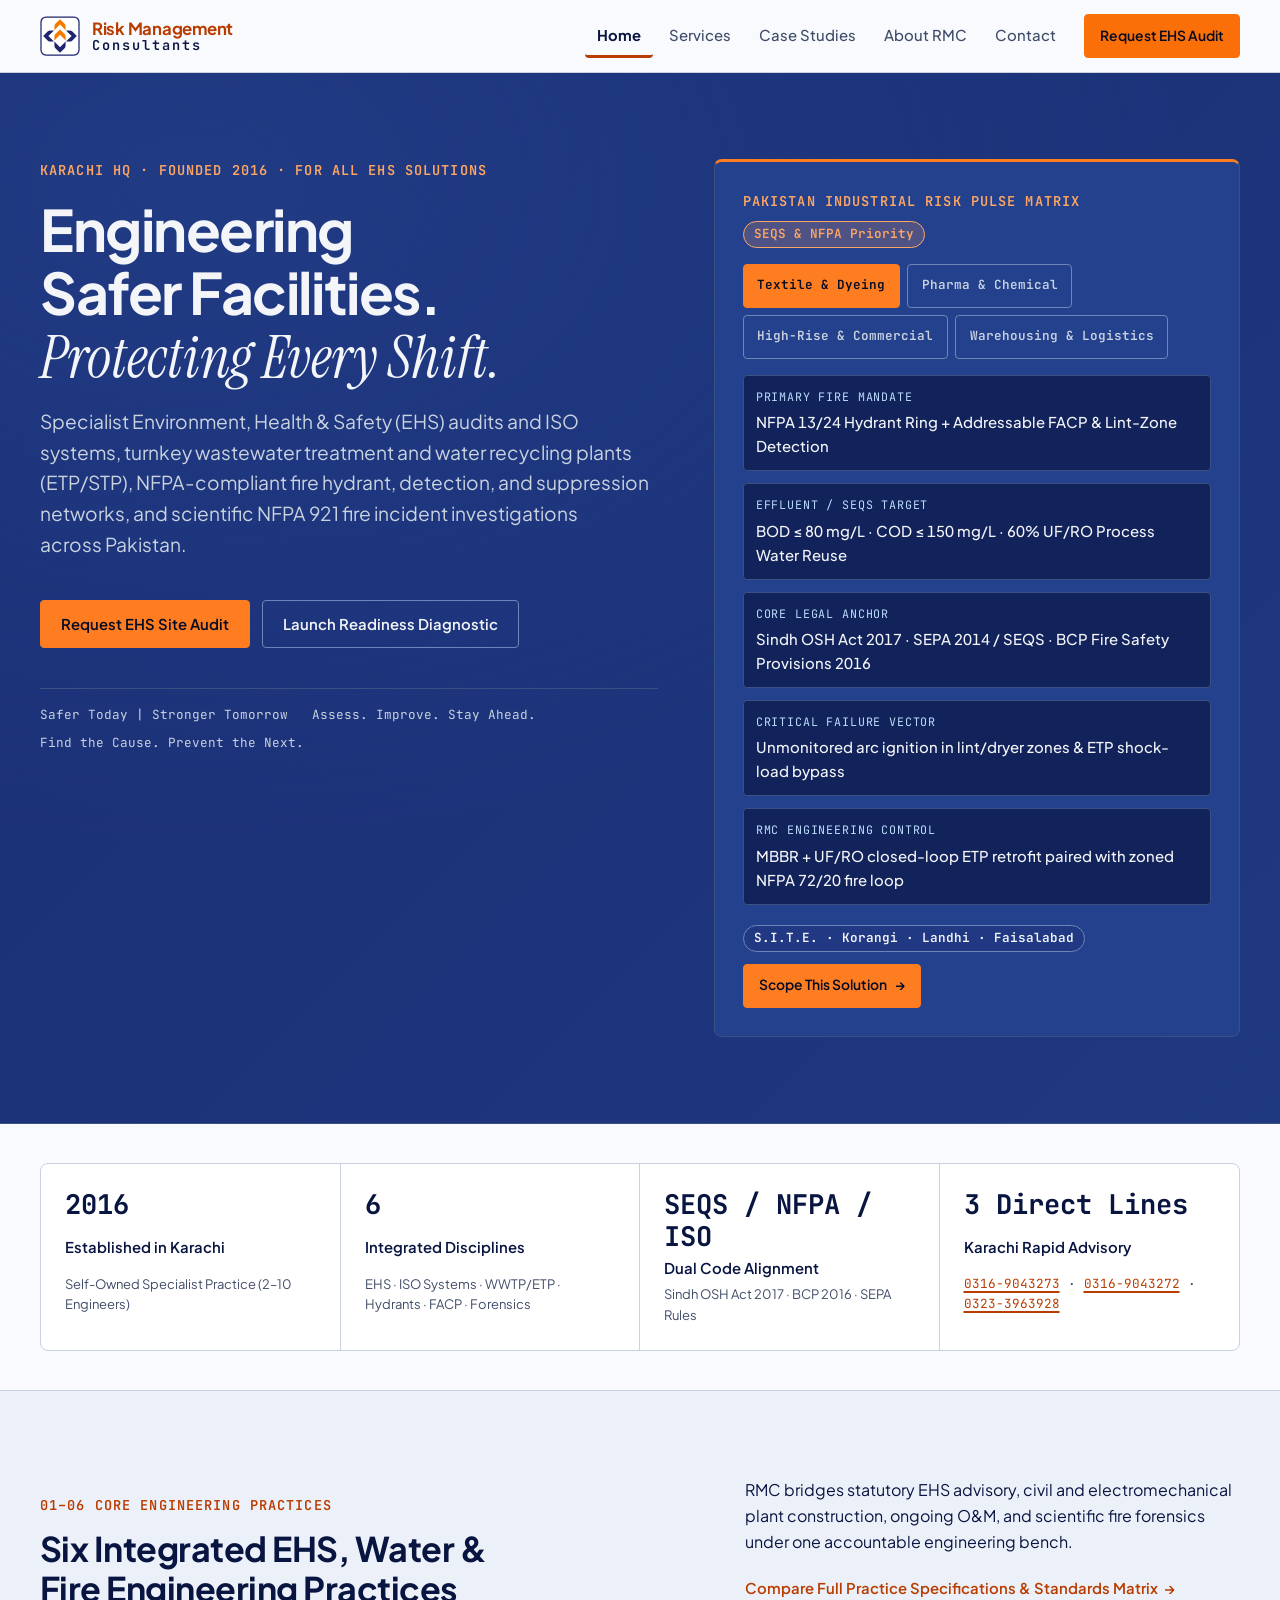
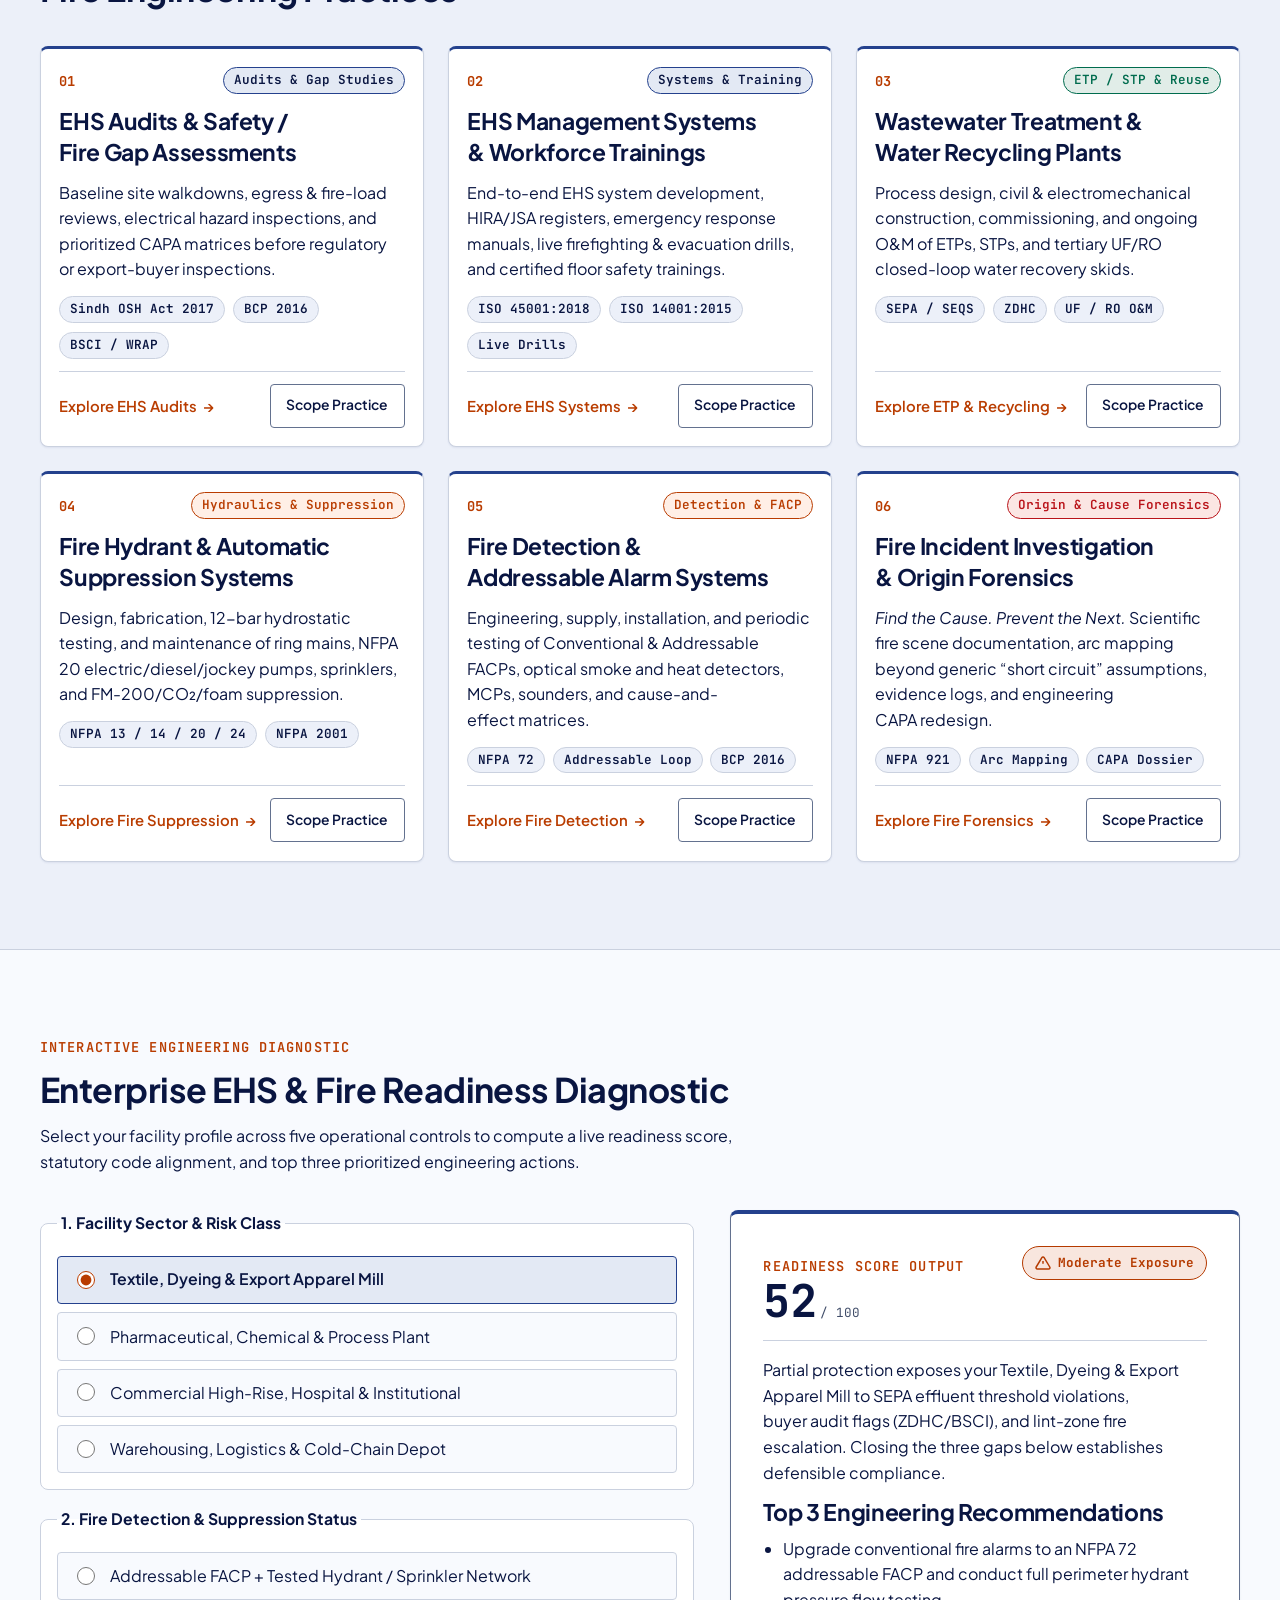
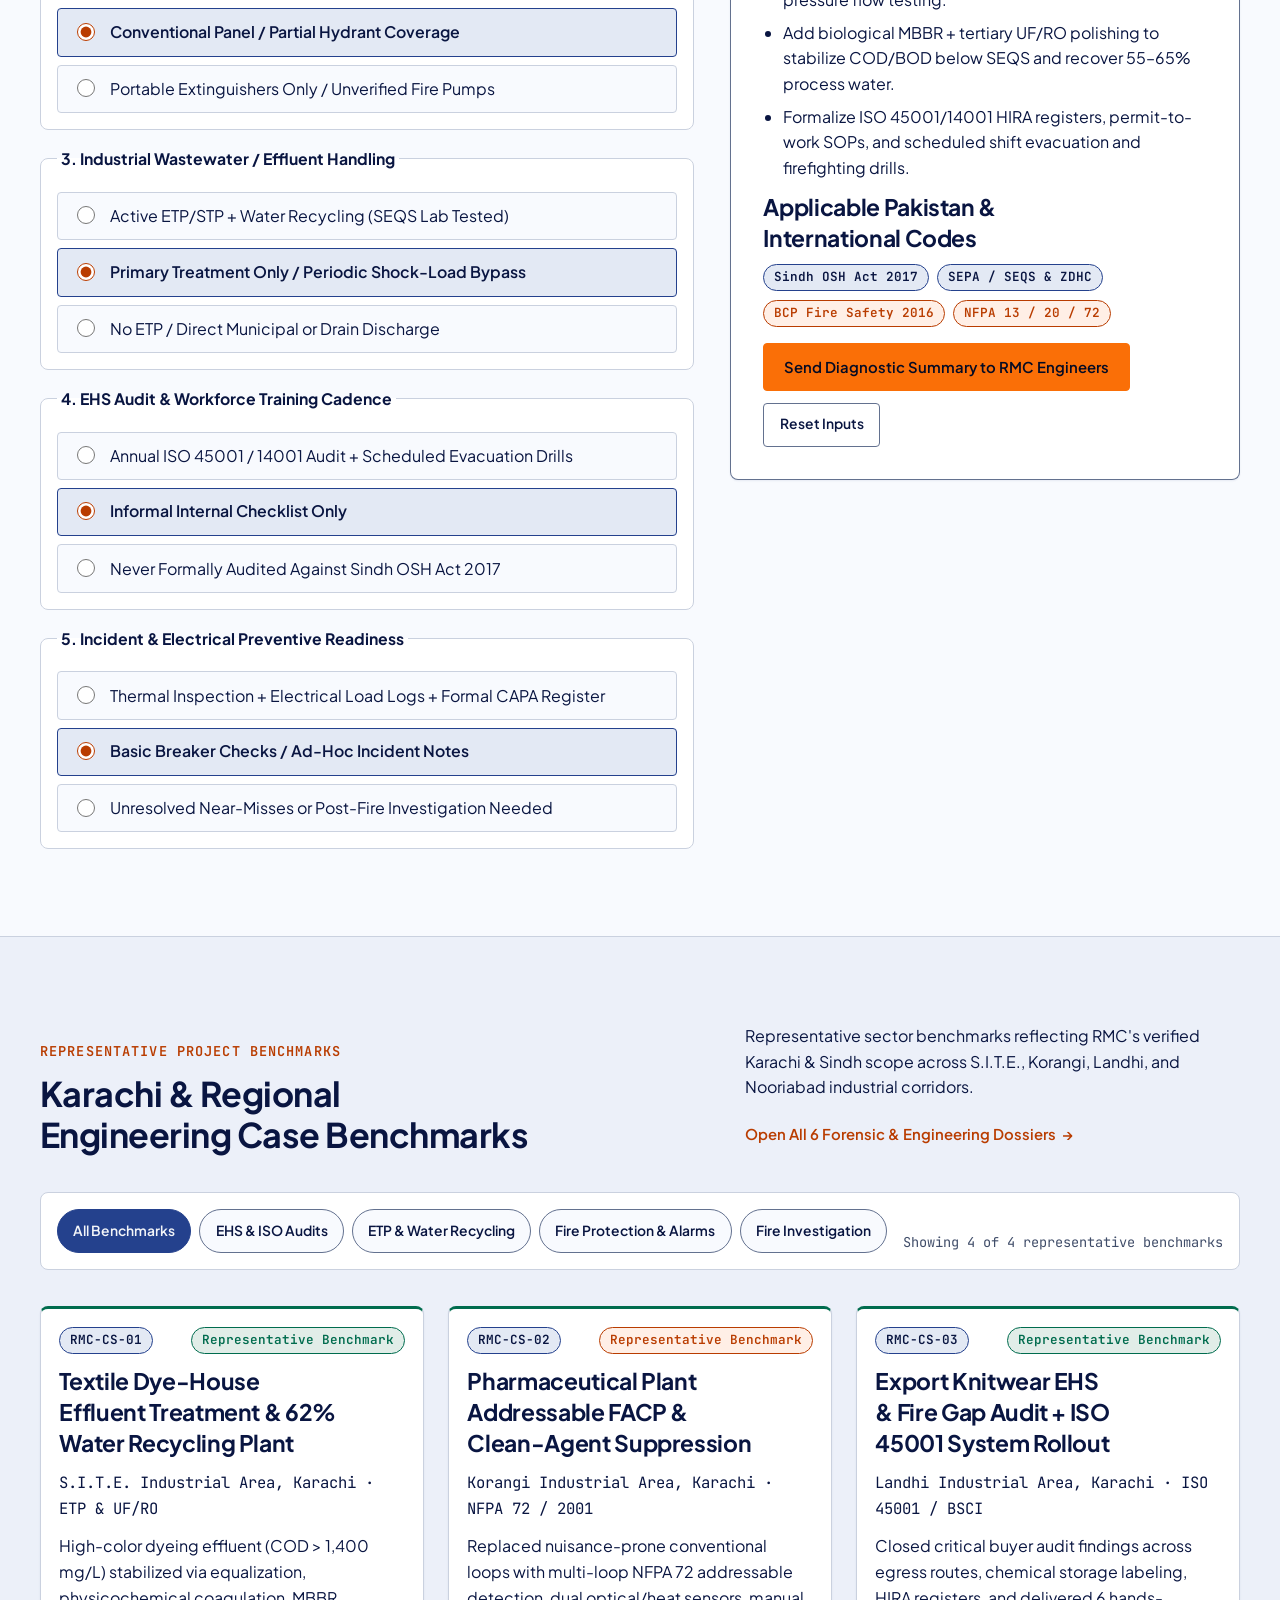
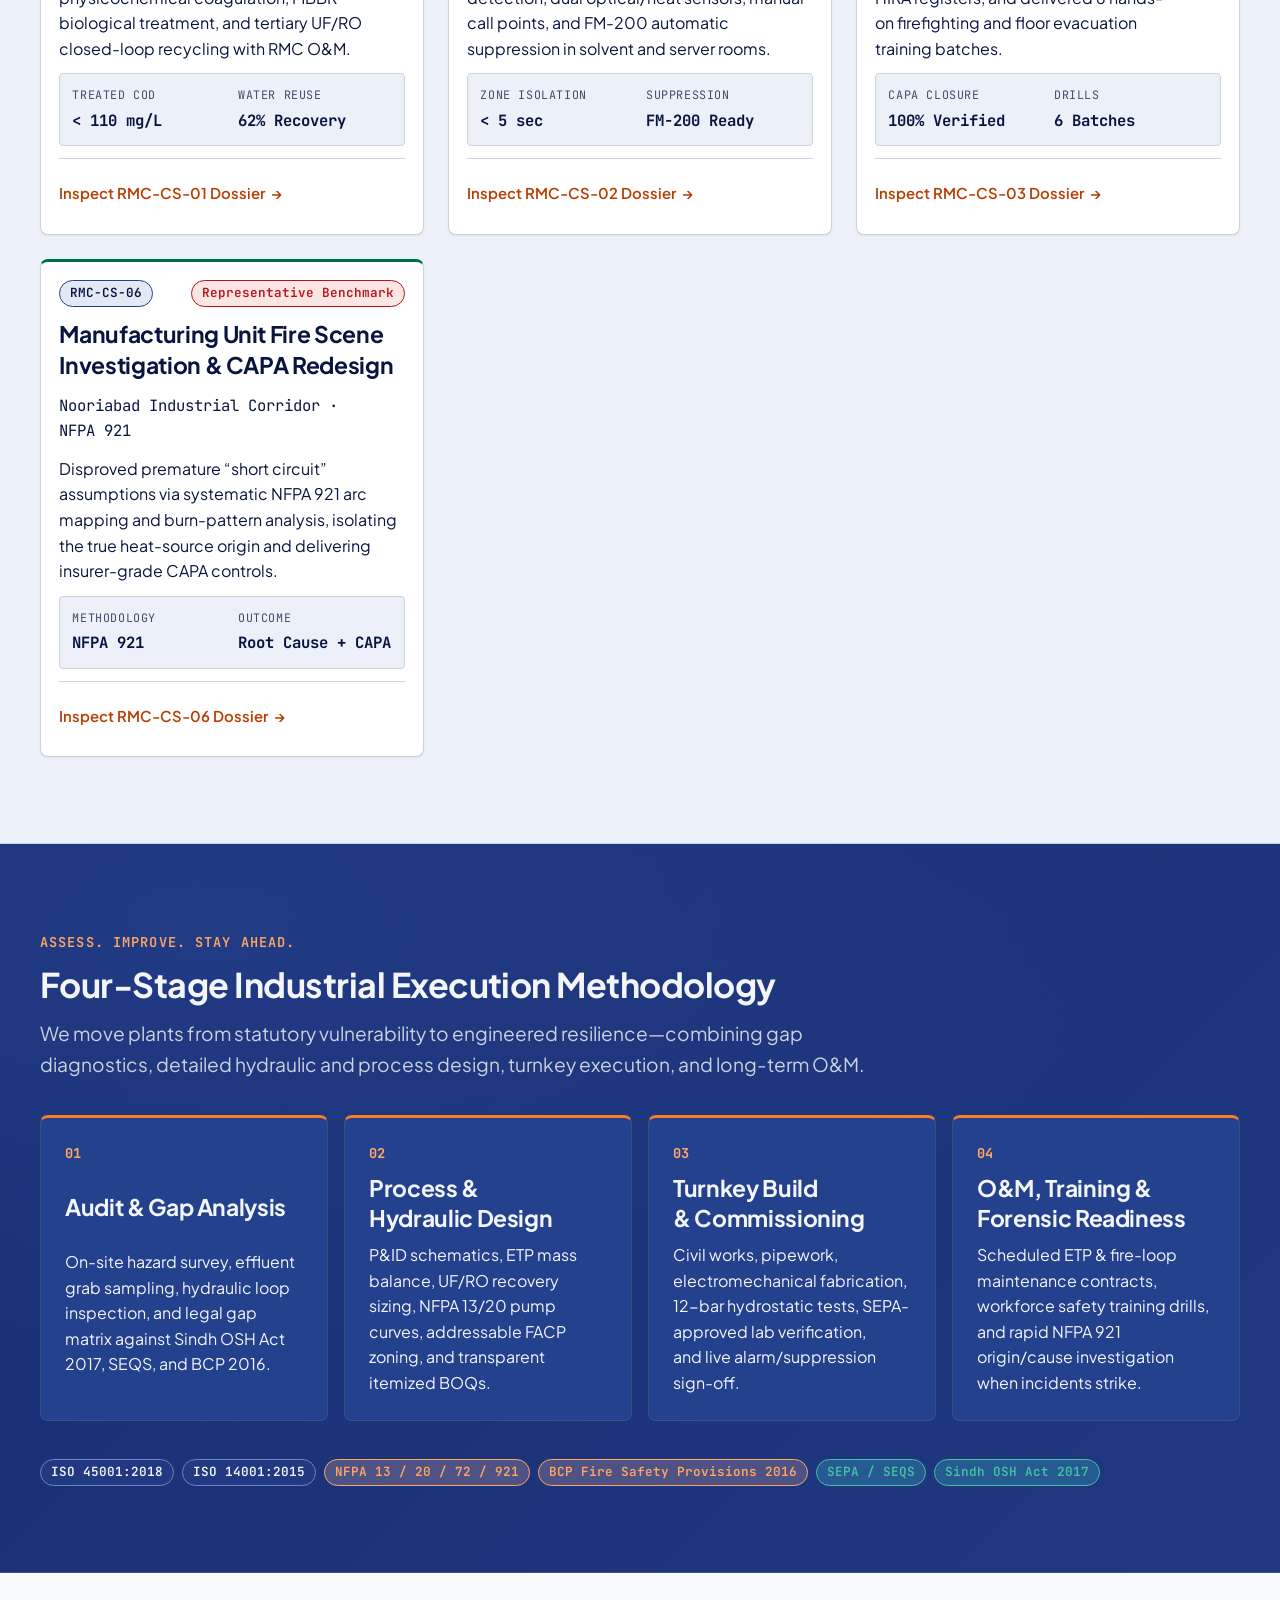
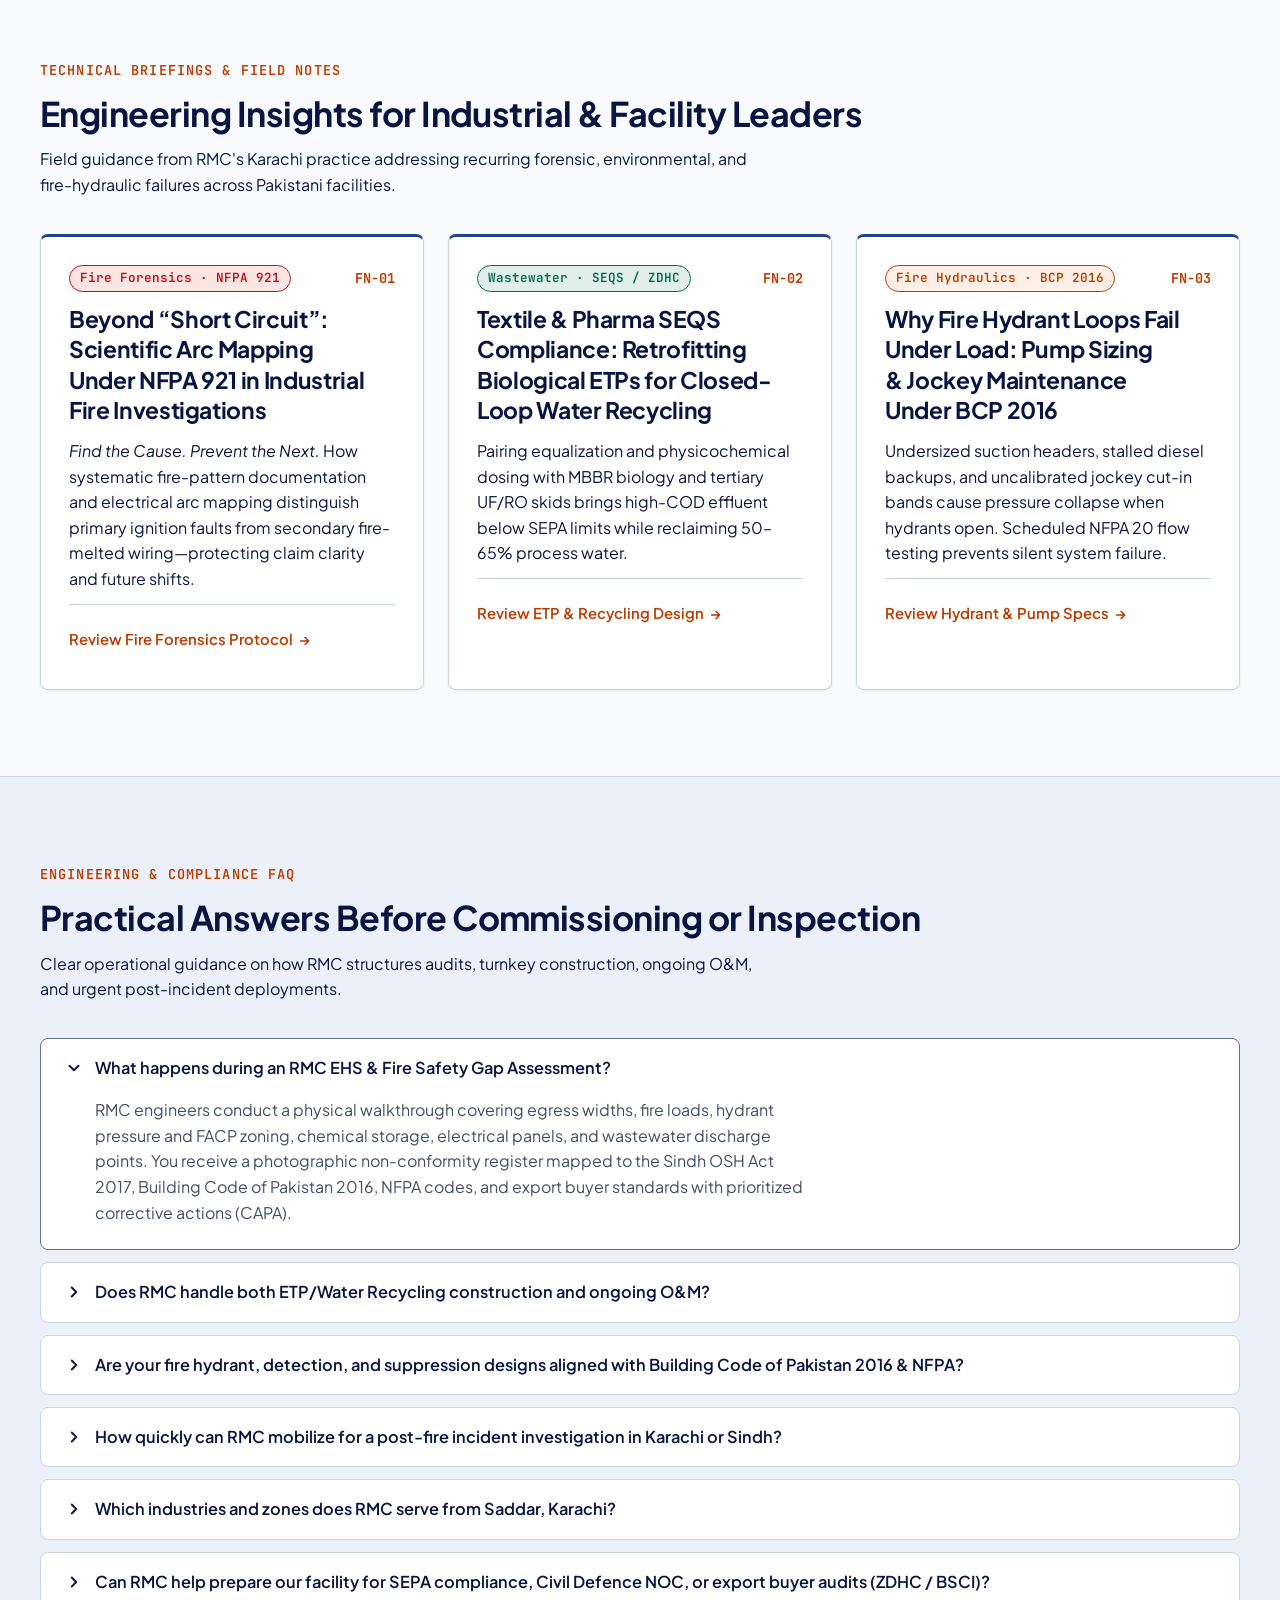
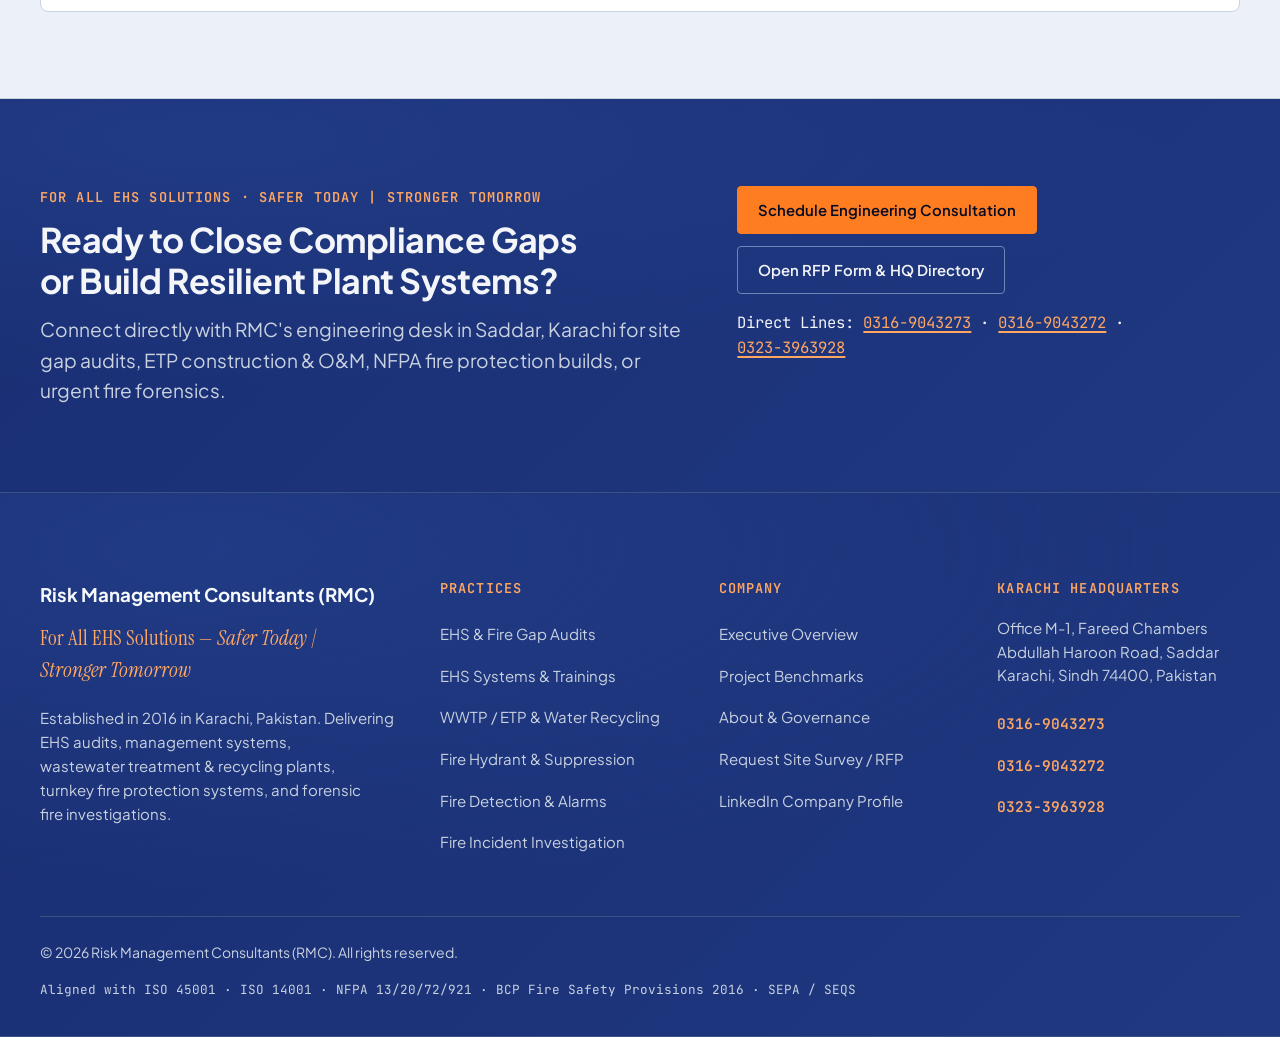
==== commit ab45274f: "Refresh brand palette with official RMC logo, lighter Royal Indigo-Blue & Vibrant Brand Orange" ====
--- a/index.html
+++ b/index.html
@@ -22,17 +22,18 @@
   <header class="site-header" id="site-header">
     <div class="header-inner container">
       <a class="site-logo" href="index.html" aria-label="Risk Management Consultants (RMC) — Home">
-        <svg class="rmc-mark" width="38" height="38" viewBox="0 0 40 40" aria-hidden="true">
-          <rect x="1" y="1" width="38" height="38" rx="4" fill="#FFFFFF" stroke="#0F223D" stroke-width="1.5"/>
-          <!-- Interlocking Chevron-Diamond Emblem (Navy + Safety Amber/Gold) -->
-          <polygon points="20,6 32,16 27,16 20,10.5 13,16 8,16" fill="#0F223D"/>
-          <polygon points="20,13 29,20 24,20 20,16.8 16,20 11,20" fill="#E88D14"/>
-          <polygon points="20,34 32,24 27,24 20,29.5 13,24 8,24" fill="#0F223D"/>
-          <polygon points="20,27 29,20 24,20 20,23.2 16,20 11,20" fill="#F5A623"/>
+        <svg class="rmc-mark" width="40" height="40" viewBox="0 0 40 40" aria-hidden="true">
+          <rect x="1" y="1" width="38" height="38" rx="5" fill="#FFFFFF" stroke="#1E256F" stroke-width="1.25"/>
+          <!-- Official RMC 5-Chevron Diamond Emblem (2 Brand Orange + 3 Royal Indigo-Blue) -->
+          <path d="M20 3.2 L24.4 7.6 Q25.6 8.8 25.6 10.6 L25.6 14.2 L20 8.6 L14.4 14.2 L14.4 10.6 Q14.4 8.8 15.6 7.6 Z" fill="#F57B00"/>
+          <path d="M20 13.4 L24.4 17.8 Q25.6 19.0 25.6 20.8 L25.6 24.4 L20 18.8 L14.4 24.4 L14.4 20.8 Q14.4 19.0 15.6 17.8 Z" fill="#F57B00"/>
+          <path d="M3.2 20 L7.6 15.6 Q8.8 14.4 10.6 14.4 L14.0 14.4 L8.4 20 L14.0 25.6 L10.6 25.6 Q8.8 25.6 7.6 24.4 Z" fill="#1E256F"/>
+          <path d="M36.8 20 L32.4 15.6 Q31.2 14.4 29.4 14.4 L26.0 14.4 L31.6 20 L26.0 25.6 L29.4 25.6 Q31.2 25.6 32.4 24.4 Z" fill="#1E256F"/>
+          <path d="M20 36.8 L24.4 32.4 Q25.6 31.2 25.6 29.4 L25.6 25.6 L20 31.2 L14.4 25.6 L14.4 29.4 Q14.4 31.2 15.6 32.4 Z" fill="#1E256F"/>
         </svg>
         <span class="site-logo-text">
-          <strong class="site-logo-abbr">RMC</strong>
-          <span class="site-logo-sub">Risk Management Consultants</span>
+          <strong class="site-logo-abbr">Risk Management</strong>
+          <span class="site-logo-sub">Consultants</span>
         </span>
       </a>
 
